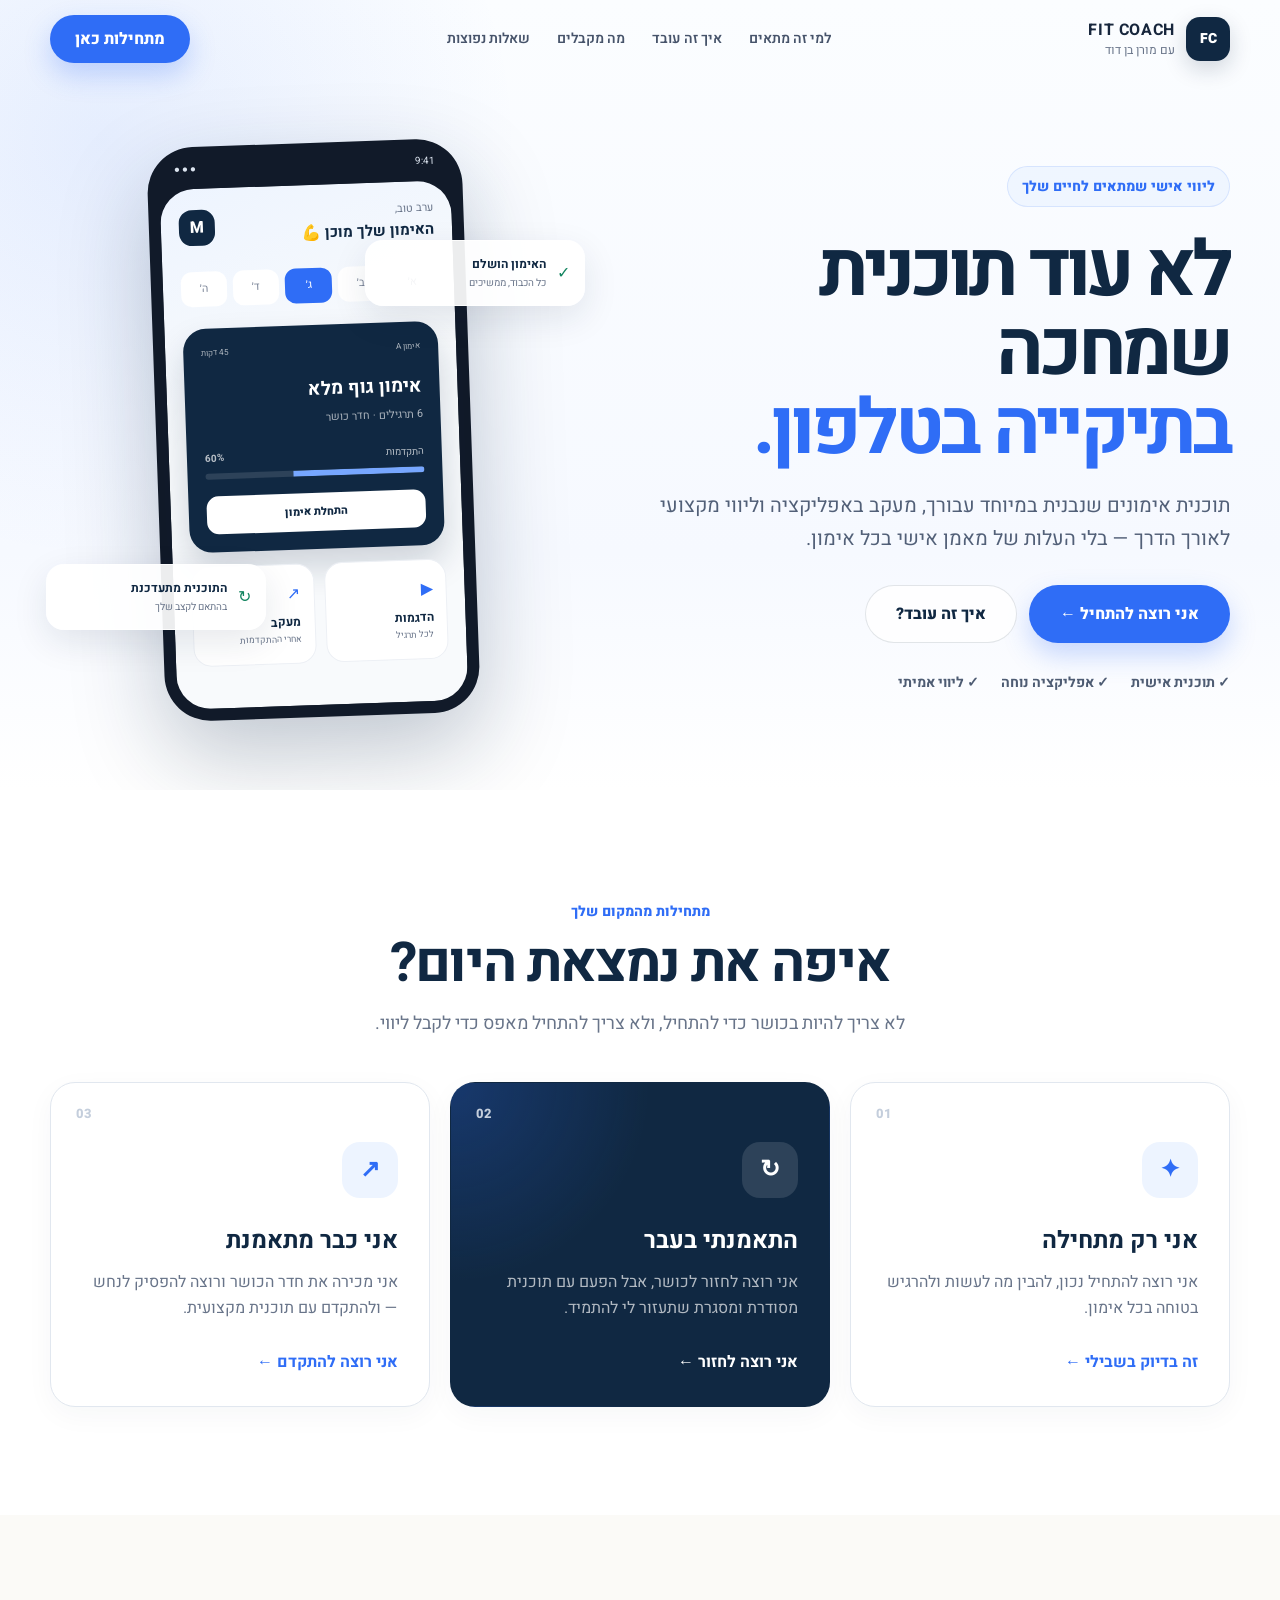
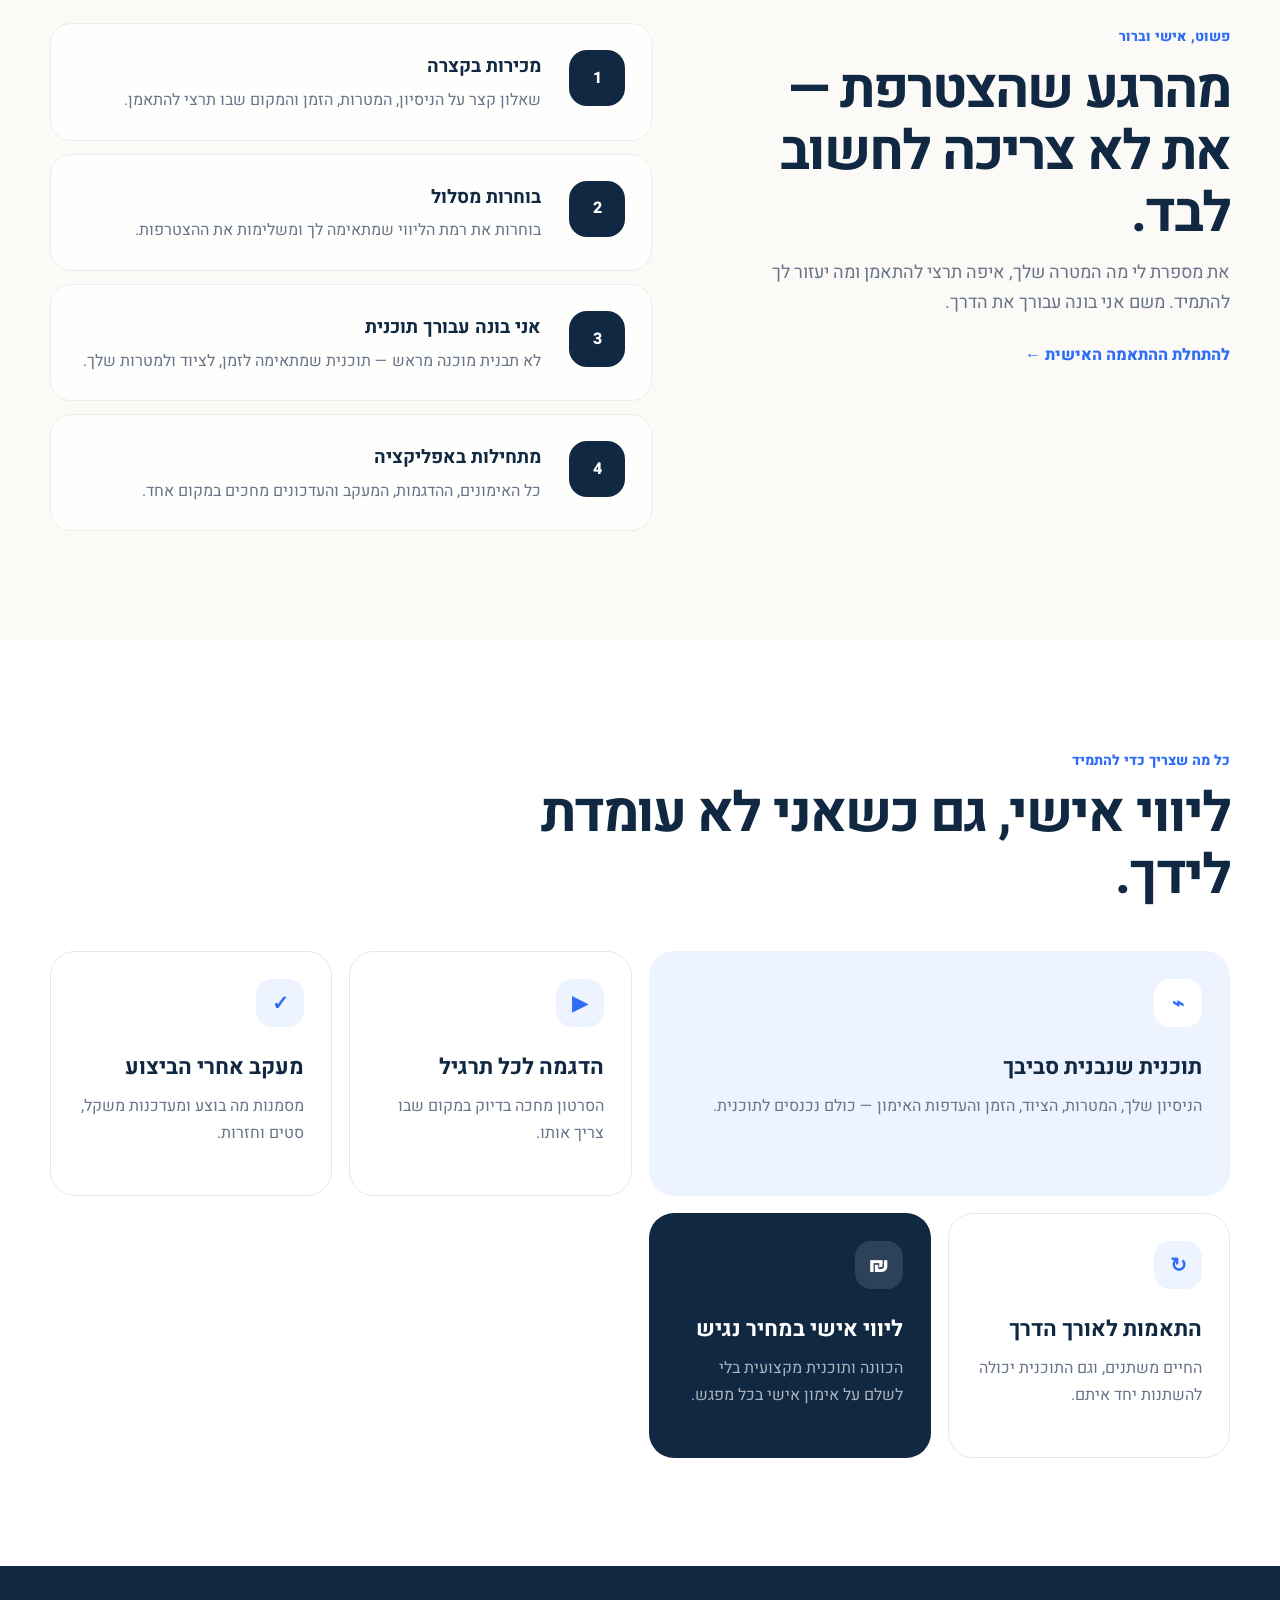
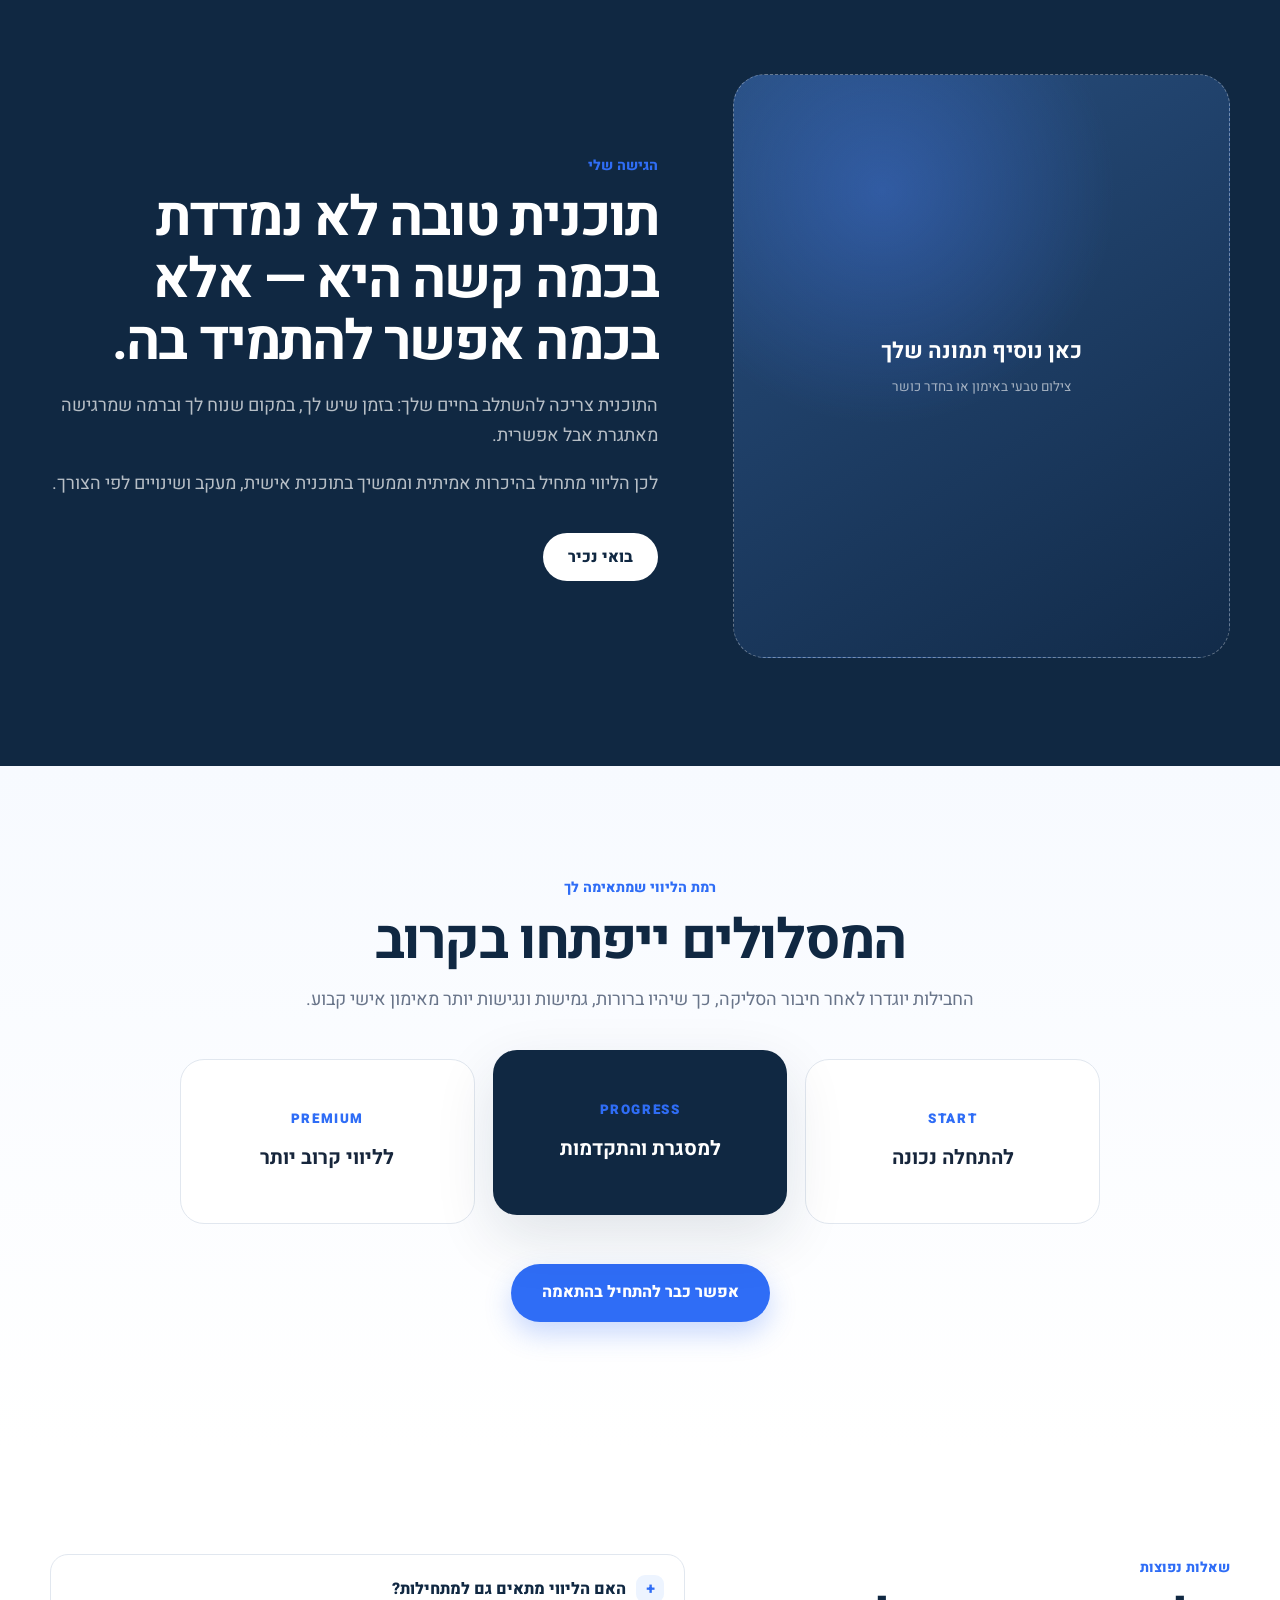
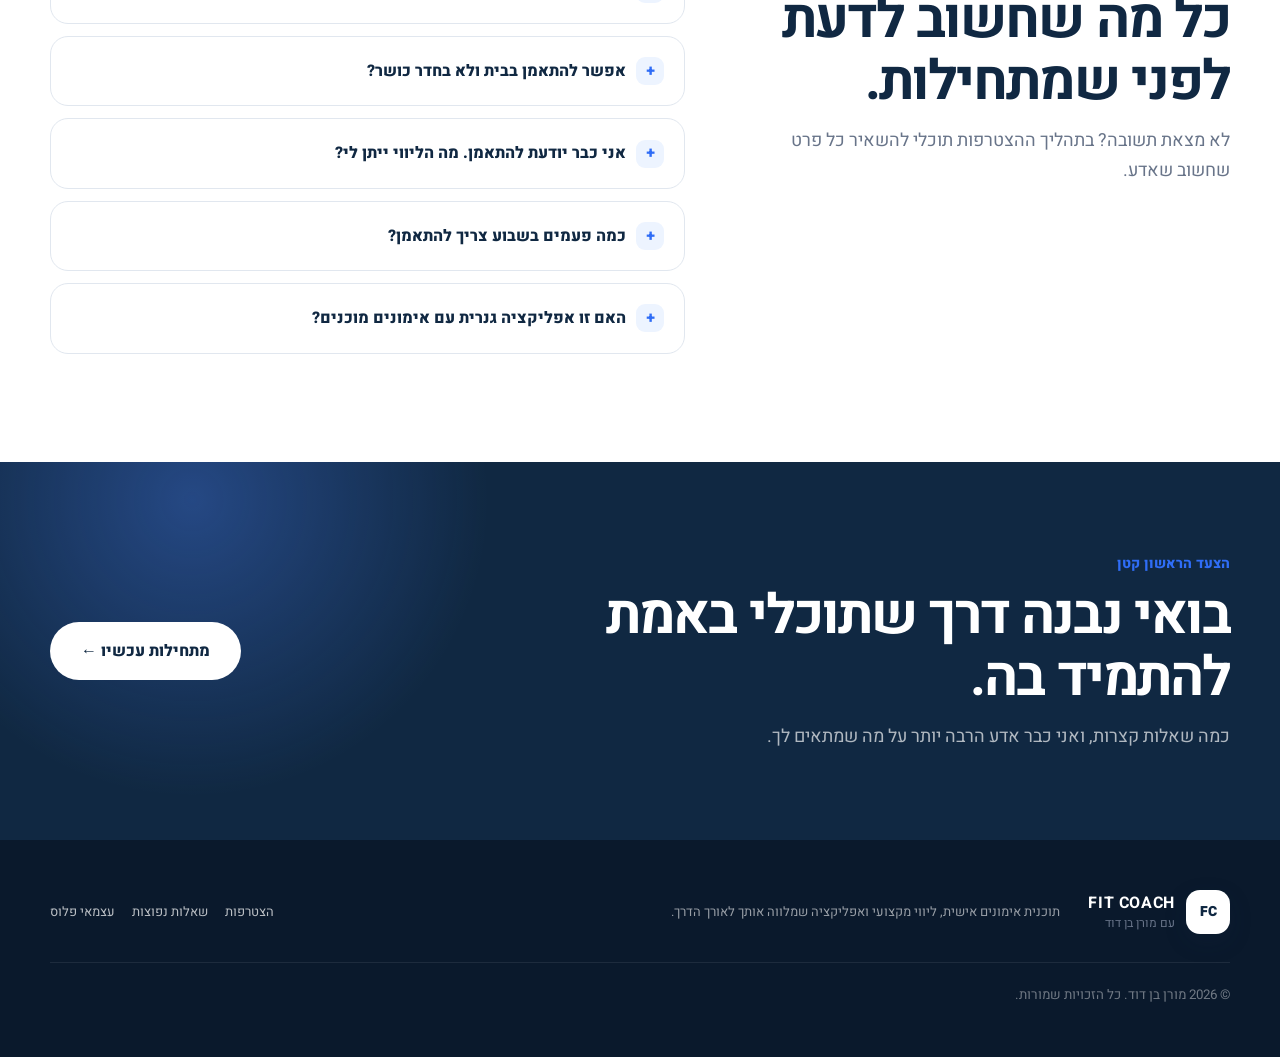
==== fit-coach/index.html @ a644a6e0 "Add files via upload" ====
<!doctype html>
<html lang="he" dir="rtl">
<head>
  <meta charset="utf-8">
  <meta name="viewport" content="width=device-width,initial-scale=1">
  <title>Fit Coach | ליווי כושר אישי עם מורן בן דוד</title>
  <meta name="description" content="תוכנית אימונים אישית, ליווי מקצועי ואפליקציה שמרכזת את כל הדרך שלך — במחיר נגיש יותר מאימון אישי קבוע.">
  <meta name="theme-color" content="#102842">
  <link rel="preconnect" href="https://fonts.googleapis.com">
  <link rel="preconnect" href="https://fonts.gstatic.com" crossorigin>
  <link href="https://fonts.googleapis.com/css2?family=Heebo:wght@400;500;600;700;800;900&display=swap" rel="stylesheet">
  <link rel="stylesheet" href="./styles.css">
  <script src="./script.js" defer></script>
</head>
<body>
<header class="site-header" data-header>
  <div class="container nav-wrap">
    <a class="brand" href="./"><span class="logo">FC</span><span><b>FIT COACH</b><small>עם מורן בן דוד</small></span></a>
    <nav class="desktop-nav"><a href="#who">למי זה מתאים</a><a href="#how">איך זה עובד</a><a href="#benefits">מה מקבלים</a><a href="#faq">שאלות נפוצות</a></nav>
    <a class="btn btn-primary nav-cta" href="./join/">מתחילות כאן</a>
    <button class="menu-btn" data-menu-button aria-label="פתיחת תפריט" aria-expanded="false"><i></i><i></i><i></i></button>
  </div>
  <nav class="mobile-nav" data-mobile-nav><a href="#who">למי זה מתאים</a><a href="#how">איך זה עובד</a><a href="#benefits">מה מקבלים</a><a href="#faq">שאלות נפוצות</a><a class="btn btn-primary" href="./join/">מתחילות כאן</a></nav>
</header>

<main>
  <section class="hero">
    <div class="container hero-grid">
      <div class="hero-copy reveal">
        <span class="pill">ליווי אישי שמתאים לחיים שלך</span>
        <h1>לא עוד תוכנית שמחכה <em>בתיקייה בטלפון.</em></h1>
        <p>תוכנית אימונים שנבנית במיוחד עבורך, מעקב באפליקציה וליווי מקצועי לאורך הדרך — בלי העלות של מאמן אישי בכל אימון.</p>
        <div class="hero-actions"><a class="btn btn-primary btn-large" href="./join/">אני רוצה להתחיל ←</a><a class="btn btn-light btn-large" href="#how">איך זה עובד?</a></div>
        <div class="ticks"><span>✓ תוכנית אישית</span><span>✓ אפליקציה נוחה</span><span>✓ ליווי אמיתי</span></div>
      </div>
      <div class="hero-phone reveal delay">
        <div class="phone">
          <div class="phone-top">9:41 <span>● ● ●</span></div>
          <div class="screen">
            <div class="app-head"><div><small>ערב טוב,</small><b>האימון שלך מוכן 💪</b></div><span>M</span></div>
            <div class="days"><i>א׳</i><i>ב׳</i><i class="active">ג׳</i><i>ד׳</i><i>ה׳</i></div>
            <article class="workout"><div><small>אימון A</small><small>45 דקות</small></div><h3>אימון גוף מלא</h3><p>6 תרגילים · חדר כושר</p><label><span>התקדמות</span><b>60%</b></label><div class="bar"><i></i></div><button>התחלת אימון</button></article>
            <div class="mini"><div>▶<b>הדגמות</b><small>לכל תרגיל</small></div><div>↗<b>מעקב</b><small>אחרי ההתקדמות</small></div></div>
          </div>
        </div>
        <div class="float-card one">✓ <span><b>האימון הושלם</b><small>כל הכבוד, ממשיכים</small></span></div>
        <div class="float-card two">↻ <span><b>התוכנית מתעדכנת</b><small>בהתאם לקצב שלך</small></span></div>
      </div>
    </div>
  </section>

  <section class="section" id="who">
    <div class="container">
      <div class="heading center reveal"><span>מתחילות מהמקום שלך</span><h2>איפה את נמצאת היום?</h2><p>לא צריך להיות בכושר כדי להתחיל, ולא צריך להתחיל מאפס כדי לקבל ליווי.</p></div>
      <div class="audience-grid">
        <a class="audience-card reveal" href="./join/?level=beginner"><i>01</i><strong>✦</strong><h3>אני רק מתחילה</h3><p>אני רוצה להתחיל נכון, להבין מה לעשות ולהרגיש בטוחה בכל אימון.</p><b>זה בדיוק בשבילי ←</b></a>
        <a class="audience-card featured reveal delay" href="./join/?level=returning"><i>02</i><strong>↻</strong><h3>התאמנתי בעבר</h3><p>אני רוצה לחזור לכושר, אבל הפעם עם תוכנית מסודרת ומסגרת שתעזור לי להתמיד.</p><b>אני רוצה לחזור ←</b></a>
        <a class="audience-card reveal delay2" href="./join/?level=advanced"><i>03</i><strong>↗</strong><h3>אני כבר מתאמנת</h3><p>אני מכירה את חדר הכושר ורוצה להפסיק לנחש — ולהתקדם עם תוכנית מקצועית.</p><b>אני רוצה להתקדם ←</b></a>
      </div>
    </div>
  </section>

  <section class="section soft" id="how">
    <div class="container process-grid">
      <div class="heading reveal"><span>פשוט, אישי וברור</span><h2>מהרגע שהצטרפת — את לא צריכה לחשוב לבד.</h2><p>את מספרת לי מה המטרה שלך, איפה תרצי להתאמן ומה יעזור לך להתמיד. משם אני בונה עבורך את הדרך.</p><a class="text-link" href="./join/">להתחלת ההתאמה האישית ←</a></div>
      <ol class="steps">
        <li class="reveal"><i>1</i><div><h3>מכירות בקצרה</h3><p>שאלון קצר על הניסיון, המטרות, הזמן והמקום שבו תרצי להתאמן.</p></div></li>
        <li class="reveal"><i>2</i><div><h3>בוחרות מסלול</h3><p>בוחרות את רמת הליווי שמתאימה לך ומשלימות את ההצטרפות.</p></div></li>
        <li class="reveal"><i>3</i><div><h3>אני בונה עבורך תוכנית</h3><p>לא תבנית מוכנה מראש — תוכנית שמתאימה לזמן, לציוד ולמטרות שלך.</p></div></li>
        <li class="reveal"><i>4</i><div><h3>מתחילות באפליקציה</h3><p>כל האימונים, ההדגמות, המעקב והעדכונים מחכים במקום אחד.</p></div></li>
      </ol>
    </div>
  </section>

  <section class="section" id="benefits">
    <div class="container">
      <div class="heading reveal"><span>כל מה שצריך כדי להתמיד</span><h2>ליווי אישי, גם כשאני לא עומדת לידך.</h2></div>
      <div class="benefits">
        <article class="wide reveal"><span>⌁</span><h3>תוכנית שנבנית סביבך</h3><p>הניסיון שלך, המטרות, הציוד, הזמן והעדפות האימון — כולם נכנסים לתוכנית.</p></article>
        <article class="reveal"><span>▶</span><h3>הדגמה לכל תרגיל</h3><p>הסרטון מחכה בדיוק במקום שבו צריך אותו.</p></article>
        <article class="reveal delay"><span>✓</span><h3>מעקב אחרי הביצוע</h3><p>מסמנות מה בוצע ומעדכנות משקל, סטים וחזרות.</p></article>
        <article class="reveal"><span>↻</span><h3>התאמות לאורך הדרך</h3><p>החיים משתנים, וגם התוכנית יכולה להשתנות יחד איתם.</p></article>
        <article class="dark reveal delay"><span>₪</span><h3>ליווי אישי במחיר נגיש</h3><p>הכוונה ותוכנית מקצועית בלי לשלם על אימון אישי בכל מפגש.</p></article>
      </div>
    </div>
  </section>

  <section class="section about">
    <div class="container about-grid">
      <div class="photo-placeholder reveal"><b>כאן נוסיף תמונה שלך</b><small>צילום טבעי באימון או בחדר כושר</small></div>
      <div class="about-copy reveal delay"><span>הגישה שלי</span><h2>תוכנית טובה לא נמדדת בכמה קשה היא — אלא בכמה אפשר להתמיד בה.</h2><p>התוכנית צריכה להשתלב בחיים שלך: בזמן שיש לך, במקום שנוח לך וברמה שמרגישה מאתגרת אבל אפשרית.</p><p>לכן הליווי מתחיל בהיכרות אמיתית וממשיך בתוכנית אישית, מעקב ושינויים לפי הצורך.</p><a class="btn btn-white" href="./join/">בואי נכיר</a></div>
    </div>
  </section>

  <section class="section packages">
    <div class="container">
      <div class="heading center reveal"><span>רמת הליווי שמתאימה לך</span><h2>המסלולים ייפתחו בקרוב</h2><p>החבילות יוגדרו לאחר חיבור הסליקה, כך שיהיו ברורות, גמישות ונגישות יותר מאימון אישי קבוע.</p></div>
      <div class="package-grid reveal"><div><small>START</small><b>להתחלה נכונה</b></div><div class="active"><small>PROGRESS</small><b>למסגרת והתקדמות</b></div><div><small>PREMIUM</small><b>לליווי קרוב יותר</b></div></div>
      <p class="center"><a class="btn btn-primary btn-large" href="./join/">אפשר כבר להתחיל בהתאמה</a></p>
    </div>
  </section>

  <section class="section" id="faq">
    <div class="container faq-grid">
      <div class="heading reveal"><span>שאלות נפוצות</span><h2>כל מה שחשוב לדעת לפני שמתחילות.</h2><p>לא מצאת תשובה? בתהליך ההצטרפות תוכלי להשאיר כל פרט שחשוב שאדע.</p></div>
      <div class="faq-list">
        <details class="reveal"><summary>האם הליווי מתאים גם למתחילות?</summary><p>כן. התוכנית נבנית לפי הניסיון שלך, עם תרגילים והסברים שמתאימים לנקודת הפתיחה.</p></details>
        <details class="reveal"><summary>אפשר להתאמן בבית ולא בחדר כושר?</summary><p>בהחלט. אפשר לבנות תוכנית לבית, לחדר כושר, לפארק או לשילוב ביניהם.</p></details>
        <details class="reveal"><summary>אני כבר יודעת להתאמן. מה הליווי ייתן לי?</summary><p>תוכנית מסודרת, התקדמות מתוכננת, מעקב והכוונה — בלי לנחש בכל פעם מה לעשות.</p></details>
        <details class="reveal"><summary>כמה פעמים בשבוע צריך להתאמן?</summary><p>בוחרות בין אימון אחד לארבעה אימונים בשבוע, בהתאם לזמן וליכולת ההתמדה שלך.</p></details>
        <details class="reveal"><summary>האם זו אפליקציה גנרית עם אימונים מוכנים?</summary><p>לא. האפליקציה היא המקום שבו תקבלי את התוכנית האישית שלך ותעקבי אחרי הביצוע.</p></details>
      </div>
    </div>
  </section>

  <section class="final-cta"><div class="container"><div><span>הצעד הראשון קטן</span><h2>בואי נבנה דרך שתוכלי באמת להתמיד בה.</h2><p>כמה שאלות קצרות, ואני כבר אדע הרבה יותר על מה שמתאים לך.</p></div><a class="btn btn-white btn-large" href="./join/">מתחילות עכשיו ←</a></div></section>
</main>

<footer><div class="container footer-grid"><a class="brand" href="./"><span class="logo white-logo">FC</span><span><b>FIT COACH</b><small>עם מורן בן דוד</small></span></a><p>תוכנית אימונים אישית, ליווי מקצועי ואפליקציה שמלווה אותך לאורך הדרך.</p><nav><a href="./join/">הצטרפות</a><a href="#faq">שאלות נפוצות</a><a href="../">עצמאי פלוס</a></nav><small>© <span data-year></span> מורן בן דוד. כל הזכויות שמורות.</small></div></footer>
</body>
</html>
---- fit-coach/styles.css ----
:root{--navy:#102842;--blue:#2f6df6;--blue2:#1e55d4;--sky:#edf4ff;--soft:#f7f9fc;--text:#17263c;--muted:#687489;--line:#e1e7ef;--white:#fff;--green:#12845f;--danger:#bf3e4c;--shadow:0 22px 60px rgba(16,40,66,.12);--r:25px;--max:1180px}*{box-sizing:border-box}html{scroll-behavior:smooth;scroll-padding-top:90px}body{margin:0;min-width:320px;font-family:"Heebo",Arial,sans-serif;color:var(--text);line-height:1.65;background:white;-webkit-font-smoothing:antialiased}a{color:inherit;text-decoration:none}button,input,select,textarea{font:inherit}.container{width:min(calc(100% - 40px),var(--max));margin:auto}.site-header{position:fixed;inset:0 0 auto;z-index:50;transition:.25s}.site-header.scrolled{background:rgba(255,255,255,.92);border-bottom:1px solid rgba(16,40,66,.08);box-shadow:0 8px 28px rgba(16,40,66,.06);backdrop-filter:blur(14px)}.nav-wrap{min-height:78px;display:grid;grid-template-columns:auto 1fr auto;align-items:center;gap:28px}.brand{display:inline-flex;align-items:center;gap:11px;width:max-content}.brand>span:last-child{display:grid;line-height:1.05}.brand b{font-size:16px;letter-spacing:.04em}.brand small{margin-top:5px;color:var(--muted);font-size:12px}.logo{width:44px;height:44px;display:grid;place-items:center;border-radius:14px;background:var(--navy);color:white;font-weight:900;font-size:14px;box-shadow:0 8px 22px rgba(16,40,66,.18)}.desktop-nav{display:flex;justify-content:center;gap:27px}.desktop-nav a{font-size:14px;font-weight:600;color:#46536a}.desktop-nav a:hover{color:var(--blue)}.btn{min-height:48px;display:inline-flex;align-items:center;justify-content:center;padding:10px 24px;border:1px solid transparent;border-radius:999px;cursor:pointer;font-weight:800;transition:.2s}.btn:hover{transform:translateY(-2px)}.btn-primary{background:var(--blue);color:white;box-shadow:0 12px 27px rgba(47,109,246,.25)}.btn-primary:hover{background:var(--blue2)}.btn-light{background:rgba(255,255,255,.8);border-color:rgba(16,40,66,.12);color:var(--navy)}.btn-white{background:white;color:var(--navy)}.btn-large{min-height:58px;padding-inline:30px}.menu-btn{display:none;width:44px;height:44px;padding:10px;border:0;background:transparent}.menu-btn i{display:block;width:22px;height:2px;margin:4px auto;background:var(--navy);border-radius:3px}.mobile-nav{display:none}.hero{min-height:780px;padding:140px 0 70px;overflow:hidden;background:radial-gradient(circle at 8% 18%,rgba(47,109,246,.1),transparent 31%),linear-gradient(180deg,#fbfdff,#f6f9ff 70%,#fff)}.hero-grid{display:grid;grid-template-columns:1.05fr .95fr;gap:70px;align-items:center}.pill,.heading>span,.about-copy>span,.final-cta span,.step-title>span{display:inline-flex;color:var(--blue);font-size:14px;font-weight:800}.pill{padding:8px 14px;border:1px solid rgba(47,109,246,.13);border-radius:999px;background:rgba(237,244,255,.8)}.hero h1{max-width:720px;margin:25px 0 20px;font-size:clamp(48px,6vw,78px);line-height:1.03;letter-spacing:-.055em;color:var(--navy)}.hero h1 em{display:block;font-style:normal;color:var(--blue)}.hero-copy>p{max-width:660px;margin:0;color:#526078;font-size:20px}.hero-actions{display:flex;flex-wrap:wrap;gap:12px;margin-top:30px}.ticks{display:flex;flex-wrap:wrap;gap:22px;margin-top:28px;color:#4e5c73;font-size:14px;font-weight:700}.hero-phone{position:relative;min-height:580px;display:grid;place-items:center}.phone{width:315px;padding:12px;border-radius:46px;background:#111a29;box-shadow:0 36px 90px rgba(16,40,66,.25);transform:rotate(-2deg)}.phone-top{height:30px;display:flex;justify-content:space-between;padding:2px 15px;color:#dce4ef;font-size:10px}.screen{min-height:520px;padding:18px;border-radius:34px;background:linear-gradient(160deg,rgba(237,244,255,.95),transparent 42%),#f8fafc}.app-head{display:flex;justify-content:space-between;align-items:center}.app-head>div{display:grid}.app-head small{color:var(--muted);font-size:11px}.app-head b{color:var(--navy);font-size:15px}.app-head>span{width:36px;height:36px;display:grid;place-items:center;border-radius:13px;background:var(--navy);color:white;font-weight:800}.days{display:grid;grid-template-columns:repeat(5,1fr);gap:6px;margin:22px 0}.days i{height:35px;display:grid;place-items:center;border-radius:11px;background:white;color:#7a8497;font-size:11px;font-style:normal}.days i.active{background:var(--blue);color:white}.workout{padding:18px;border-radius:23px;background:var(--navy);color:white;box-shadow:0 18px 34px rgba(16,40,66,.18)}.workout>div:first-child,.workout label{display:flex;justify-content:space-between}.workout>div:first-child{color:rgba(255,255,255,.65);font-size:10px}.workout h3{margin:17px 0 4px}.workout p{margin:0;color:rgba(255,255,255,.65);font-size:11px}.workout label{margin-top:20px;font-size:10px;color:rgba(255,255,255,.7)}.bar{height:6px;margin-top:7px;border-radius:999px;background:rgba(255,255,255,.12);overflow:hidden}.bar i{display:block;width:60%;height:100%;background:#77a7ff}.workout button{width:100%;margin-top:17px;padding:10px;border:0;border-radius:12px;background:white;color:var(--navy);font-size:11px;font-weight:800}.mini{display:grid;grid-template-columns:1fr 1fr;gap:10px;margin-top:14px}.mini div{min-height:100px;display:grid;align-content:center;padding:13px;border:1px solid #edf0f5;border-radius:18px;background:white;color:var(--blue)}.mini b{margin-top:6px;color:var(--navy);font-size:12px}.mini small{color:var(--muted);font-size:9px}.float-card{position:absolute;z-index:2;display:flex;align-items:center;gap:11px;min-width:220px;padding:14px;border:1px solid rgba(255,255,255,.8);border-radius:18px;background:rgba(255,255,255,.92);box-shadow:0 12px 35px rgba(16,40,66,.1);color:var(--green)}.float-card span{display:grid}.float-card b{color:var(--navy);font-size:12px}.float-card small{color:var(--muted);font-size:10px}.float-card.one{top:100px;right:-8px}.float-card.two{bottom:90px;left:-4px}.section{padding:108px 0}.heading{max-width:750px;margin-bottom:44px}.heading.center{text-align:center;margin-inline:auto}.heading h2,.about-copy h2,.final-cta h2{margin:9px 0 13px;color:var(--navy);font-size:clamp(34px,4.3vw,56px);line-height:1.13;letter-spacing:-.035em}.heading p{margin:0;color:var(--muted);font-size:18px}.center{text-align:center}.audience-grid{display:grid;grid-template-columns:repeat(3,1fr);gap:20px}.audience-card{position:relative;min-height:325px;display:flex;flex-direction:column;padding:31px;border:1px solid var(--line);border-radius:var(--r);background:white;box-shadow:0 8px 28px rgba(16,40,66,.04);transition:.25s}.audience-card:hover{transform:translateY(-7px);box-shadow:var(--shadow);border-color:rgba(47,109,246,.25)}.audience-card>i{position:absolute;left:25px;top:20px;color:#c4cedc;font-style:normal;font-size:13px;font-weight:800}.audience-card>strong:first-of-type{width:56px;height:56px;display:grid;place-items:center;margin-top:28px;border-radius:18px;background:var(--sky);color:var(--blue);font-size:24px}.audience-card h3{margin:23px 0 8px;color:var(--navy);font-size:24px}.audience-card p{margin:0;color:var(--muted)}.audience-card>b:last-child{margin-top:auto;padding-top:22px;color:var(--blue)}.audience-card.featured{background:radial-gradient(circle at 0 0,rgba(47,109,246,.24),transparent 40%),var(--navy);color:white;border-color:transparent}.audience-card.featured h3,.audience-card.featured>b:last-child{color:white}.audience-card.featured p{color:rgba(255,255,255,.68)}.audience-card.featured>strong:first-of-type{background:rgba(255,255,255,.12);color:white}.soft{background:#fbfaf7}.process-grid{display:grid;grid-template-columns:.9fr 1.1fr;gap:85px}.text-link{display:inline-block;margin-top:24px;color:var(--blue);font-weight:800}.steps{display:grid;gap:13px;margin:0;padding:0;list-style:none}.steps li{display:grid;grid-template-columns:64px 1fr;gap:20px;padding:26px;border:1px solid rgba(16,40,66,.08);border-radius:21px;background:rgba(255,255,255,.76)}.steps i{width:56px;height:56px;display:grid;place-items:center;border-radius:18px;background:var(--navy);color:white;font-style:normal;font-weight:800}.steps h3{margin:1px 0 5px;color:var(--navy)}.steps p{margin:0;color:var(--muted)}.benefits{display:grid;grid-template-columns:repeat(4,1fr);gap:17px}.benefits article{min-height:245px;padding:27px;border:1px solid var(--line);border-radius:var(--r);background:white}.benefits article.wide{grid-column:span 2;background:var(--sky);border-color:transparent}.benefits article.dark{background:var(--navy);color:white;border-color:transparent}.benefits article>span{width:48px;height:48px;display:grid;place-items:center;border-radius:16px;background:var(--sky);color:var(--blue);font-size:20px;font-weight:900}.benefits .wide>span{background:white}.benefits .dark>span{background:rgba(255,255,255,.12);color:white}.benefits h3{margin:22px 0 8px;color:var(--navy);font-size:22px}.benefits p{margin:0;color:var(--muted)}.benefits .dark h3{color:white}.benefits .dark p{color:rgba(255,255,255,.65)}.about{background:var(--navy);color:white}.about-grid{display:grid;grid-template-columns:.9fr 1.1fr;gap:75px;align-items:center}.photo-placeholder{aspect-ratio:4/4.7;display:grid;place-items:center;align-content:center;padding:30px;border:1px dashed rgba(255,255,255,.34);border-radius:32px;background:radial-gradient(circle at 30% 20%,rgba(76,132,255,.35),transparent 40%),linear-gradient(150deg,#284e7e,#122b49);text-align:center}.photo-placeholder b{font-size:22px}.photo-placeholder small{margin-top:8px;color:rgba(255,255,255,.6)}.about-copy h2{color:white}.about-copy p{color:rgba(255,255,255,.7);font-size:18px}.about-copy .btn{margin-top:16px}.packages{background:linear-gradient(180deg,#f7faff,#fff)}.package-grid{display:grid;grid-template-columns:repeat(3,1fr);gap:18px;max-width:920px;margin:auto}.package-grid div{min-height:165px;display:grid;align-content:center;padding:27px;border:1px solid var(--line);border-radius:24px;background:white;text-align:center}.package-grid .active{background:var(--navy);color:white;border-color:transparent;transform:translateY(-9px);box-shadow:var(--shadow)}.package-grid small{color:var(--blue);font-weight:900;letter-spacing:.12em}.package-grid b{margin-top:10px;font-size:20px}.packages>.container>p{margin-top:40px}.faq-grid{display:grid;grid-template-columns:.85fr 1.15fr;gap:75px}.faq-list{display:grid;gap:12px}.faq-list details{border:1px solid var(--line);border-radius:18px;background:white}.faq-list details[open]{border-color:rgba(47,109,246,.25);box-shadow:0 12px 28px rgba(16,40,66,.06)}.faq-list summary{position:relative;padding:21px 58px 21px 23px;cursor:pointer;list-style:none;color:var(--navy);font-weight:800}.faq-list summary::-webkit-details-marker{display:none}.faq-list summary:before{content:"+";position:absolute;right:20px;top:50%;width:28px;height:28px;display:grid;place-items:center;border-radius:9px;background:var(--sky);color:var(--blue);transform:translateY(-50%)}.faq-list details[open] summary:before{content:"−"}.faq-list details p{margin:-3px 0 0;padding:0 58px 22px 23px;color:var(--muted)}.final-cta{padding:88px 0;background:radial-gradient(circle at 15% 10%,rgba(76,132,255,.35),transparent 26%),var(--navy);color:white}.final-cta>.container{display:grid;grid-template-columns:1fr auto;align-items:center;gap:45px}.final-cta h2{max-width:750px;color:white}.final-cta p{margin:0;color:rgba(255,255,255,.67);font-size:18px}footer{padding:50px 0;background:#0a192c;color:white}.footer-grid{display:grid;grid-template-columns:auto 1fr auto;align-items:center;gap:28px}.white-logo{background:white;color:var(--navy)}.footer-grid p{margin:0;color:rgba(255,255,255,.58);font-size:13px}.footer-grid nav{display:flex;gap:17px;color:rgba(255,255,255,.72);font-size:13px}.footer-grid>small{grid-column:1/-1;padding-top:22px;border-top:1px solid rgba(255,255,255,.08);color:rgba(255,255,255,.42)}.reveal{opacity:0;transform:translateY(22px);transition:.65s}.reveal.in{opacity:1;transform:none}.delay{transition-delay:.12s}.delay2{transition-delay:.24s}
/* join */.join-page{min-height:100vh;background:radial-gradient(circle at 8% 15%,rgba(47,109,246,.1),transparent 28%),#f5f8fc}.join-header{min-height:76px;display:flex;align-items:center;justify-content:space-between;padding:13px max(24px,calc((100vw - 1320px)/2));border-bottom:1px solid rgba(16,40,66,.08);background:rgba(255,255,255,.9);backdrop-filter:blur(14px)}.join-header>a:last-child{color:var(--muted);font-size:14px;font-weight:700}.join-main{width:min(calc(100% - 40px),1320px);display:grid;grid-template-columns:1fr 360px;gap:28px;margin:auto;padding:40px 0}.wizard{min-height:700px;padding:33px;border:1px solid rgba(16,40,66,.08);border-radius:30px;background:white;box-shadow:0 12px 36px rgba(16,40,66,.08)}.wizard-head{display:flex;justify-content:space-between;gap:20px}.wizard-head small{color:var(--blue);font-weight:800}.wizard-head h1{margin:2px 0 0;color:var(--navy);font-size:28px}.wizard-head>span{height:max-content;padding:7px 11px;border-radius:999px;background:#f1f4f8;color:#778397;font-size:11px}.progress{height:7px;margin:23px 0 36px;border-radius:999px;background:#edf1f5;overflow:hidden}.progress i{display:block;width:11.11%;height:100%;background:linear-gradient(90deg,var(--blue),#69a0ff);transition:.35s}.form-step{display:none;animation:step .3s ease}.form-step.active{display:block}@keyframes step{from{opacity:0;transform:translateY(10px)}to{opacity:1;transform:none}}.step-title{margin-bottom:27px}.step-title h2,.success h2{margin:6px 0 7px;color:var(--navy);font-size:clamp(28px,4vw,42px);line-height:1.15}.step-title p,.success p{margin:0;color:var(--muted)}.form-grid{display:grid;grid-template-columns:1fr 1fr;gap:17px}.field{display:grid;gap:7px}.field.full{grid-column:1/-1}.field b{font-size:14px;color:#354258}.field input,.field select,.field textarea{width:100%;min-height:53px;padding:12px 14px;border:1px solid #d9e1eb;border-radius:14px;outline:none;background:white}.field textarea{min-height:90px;resize:vertical}.field input:focus,.field select:focus,.field textarea:focus{border-color:var(--blue);box-shadow:0 0 0 4px rgba(47,109,246,.1)}.field em,.group-error{display:none;margin:0;color:var(--danger);font-size:12px;font-style:normal;font-weight:700}.field.error input,.field.error select,.field.error textarea{border-color:var(--danger)}.field.error em,.group-error.show{display:block}.choices{display:grid;grid-template-columns:1fr 1fr;gap:12px}.choices.single{grid-template-columns:1fr}.choices label{position:relative;min-height:110px;display:flex;align-items:center;gap:15px;padding:17px;border:1px solid var(--line);border-radius:18px;cursor:pointer;transition:.2s}.choices.compact label{min-height:82px}.choices input,.inline input,.chips input,.numbers input,.package-options input{position:absolute;opacity:0}.choices label:has(input:checked){border-color:var(--blue);background:var(--sky);box-shadow:0 0 0 3px rgba(47,109,246,.08)}.choices i{width:46px;height:46px;display:grid;place-items:center;flex:0 0 auto;border-radius:14px;background:#f0f3f7;color:var(--navy);font-style:normal;font-size:19px;font-weight:900}.choices label:has(input:checked) i{background:var(--blue);color:white}.choices label span{display:grid}.choices small{color:var(--muted)}.extra{margin-top:18px}.conditional{display:none;margin-top:17px;padding:19px;border:1px solid #dfe7f2;border-radius:18px;background:#f8fbff}.conditional.visible{display:block}.conditional h3{margin:0 0 13px}.chips,.inline{display:flex;flex-wrap:wrap;gap:9px}.chips label,.inline label,.numbers label,.package-options label{position:relative;cursor:pointer}.chips span,.inline span{min-height:43px;display:grid;place-items:center;padding:8px 13px;border:1px solid #d7e0eb;border-radius:13px;background:white;font-size:13px;font-weight:700}.chips label:has(input:checked) span{background:var(--blue);border-color:var(--blue);color:white}.inline label:has(input:checked) span{background:var(--sky);border-color:var(--blue);color:var(--blue)}.numbers{display:grid;grid-template-columns:repeat(4,1fr);gap:11px}.numbers span{min-height:125px;display:grid;place-items:center;align-content:center;border:1px solid var(--line);border-radius:19px}.numbers b{font-size:33px;line-height:1}.numbers small{margin-top:8px;color:var(--muted)}.numbers label:has(input:checked) span{background:var(--sky);border-color:var(--blue);box-shadow:0 0 0 3px rgba(47,109,246,.08)}.numbers label:has(input:checked) b{color:var(--blue)}.form-step hr{height:1px;margin:29px 0 24px;border:0;background:var(--line)}.duration span{min-width:115px}.health{display:grid;gap:13px}.health fieldset{display:grid;grid-template-columns:1fr auto;align-items:center;gap:15px;margin:0;padding:17px;border:1px solid var(--line);border-radius:16px}.health legend{display:contents;font-weight:700}.conditional-text{display:none;margin-top:-4px;padding:16px;border-radius:16px;background:#f8fbff}.conditional-text.visible{display:grid}.notice{margin-top:20px;padding:15px 17px;border-radius:14px;background:#fff7e7;color:#70531c;font-size:13px}.package-options{display:grid;grid-template-columns:repeat(3,1fr);gap:13px}.package-options label>span{min-height:205px;display:grid;align-content:center;padding:23px;border:1px solid var(--line);border-radius:21px}.package-options label:has(input:checked)>span{background:var(--sky);border-color:var(--blue);box-shadow:0 0 0 3px rgba(47,109,246,.08)}.package-options small{color:var(--blue);font-weight:900;letter-spacing:.12em}.package-options b{margin:10px 0 5px;font-size:19px}.package-options em{color:var(--muted);font-style:normal;font-size:13px}.package-options .recommended>i{position:absolute;z-index:2;left:10px;top:10px;padding:4px 8px;border-radius:999px;background:var(--blue);color:white;font-size:10px;font-style:normal;font-weight:800}.summary{display:grid;gap:8px;padding:19px;border:1px solid var(--line);border-radius:19px;background:#fbfcfe}.summary div{display:grid;grid-template-columns:145px 1fr;gap:16px;padding:10px 0;border-bottom:1px solid #edf0f4}.summary div:last-child{border:0}.summary span{color:var(--muted);font-size:13px}.summary b{font-size:14px}.consent{display:flex;gap:11px;margin-top:20px;padding:15px;border:1px solid var(--line);border-radius:14px;cursor:pointer}.consent input{width:20px;height:20px;flex:0 0 auto;accent-color:var(--blue)}.consent span{font-size:13px;color:#4d596e}.wizard-actions{display:flex;justify-content:space-between;gap:12px;margin-top:32px;padding-top:23px;border-top:1px solid var(--line)}.wizard-actions .btn:disabled{opacity:.45;cursor:not-allowed;transform:none}.success{display:none;min-height:500px;place-items:center;align-content:center;text-align:center}.success.visible{display:grid}.success>i{width:80px;height:80px;display:grid;place-items:center;margin-bottom:18px;border-radius:25px;background:#dff7ef;color:var(--green);font-size:35px;font-style:normal;font-weight:900}.success>span{color:var(--blue);font-weight:800}.success p{max-width:560px}.success .btn{margin-top:24px}.join-aside{position:sticky;top:25px;padding:31px;border-radius:27px;background:radial-gradient(circle at 0 0,rgba(79,137,255,.3),transparent 35%),var(--navy);color:white;box-shadow:var(--shadow)}.join-aside>span{padding:5px 9px;border:1px solid rgba(255,255,255,.16);border-radius:999px;background:rgba(255,255,255,.08);color:#a9c2ff;font-size:11px;font-weight:800}.join-aside h2{margin:17px 0 10px;font-size:27px;line-height:1.22}.join-aside>p{color:rgba(255,255,255,.65)}.join-aside ul{display:grid;gap:10px;margin:25px 0;padding:0;list-style:none;color:rgba(255,255,255,.82)}.join-aside>div{padding:16px;border:1px solid rgba(255,255,255,.1);border-radius:15px;background:rgba(255,255,255,.06)}.join-aside>div p{margin:4px 0 0;color:rgba(255,255,255,.57);font-size:12px}
@media(max-width:1050px){.desktop-nav{display:none}.menu-btn{display:block}.mobile-nav{position:fixed;inset:78px 0 auto;display:grid;gap:5px;padding:19px;background:white;box-shadow:0 18px 28px rgba(16,40,66,.08);transform:translateY(-130%);opacity:0;pointer-events:none;transition:.25s}.mobile-nav.open{transform:none;opacity:1;pointer-events:auto}.mobile-nav>a:not(.btn){padding:10px;border-bottom:1px solid #eff2f5}.hero-grid{grid-template-columns:1fr}.hero-copy{text-align:center}.hero-copy>p{margin:auto}.hero-actions,.ticks{justify-content:center}.audience-grid,.package-grid{grid-template-columns:1fr;max-width:680px;margin-inline:auto}.benefits{grid-template-columns:1fr 1fr}.benefits article.wide{grid-column:1/-1}.process-grid,.faq-grid,.about-grid{grid-template-columns:1fr}.join-main{grid-template-columns:1fr}.join-aside{position:static;order:-1}}@media(max-width:740px){.container{width:min(calc(100% - 28px),var(--max))}.nav-wrap{min-height:68px}.nav-cta{display:none}.mobile-nav{top:68px}.hero{min-height:auto;padding:110px 0 40px}.hero h1{font-size:clamp(42px,13vw,58px)}.hero-copy>p{font-size:17px}.hero-actions{display:grid}.hero-phone{min-height:510px;transform:scale(.89);margin:-25px 0 -40px}.float-card.one{right:-25px}.float-card.two{left:-25px}.section{padding:76px 0}.heading h2,.about-copy h2,.final-cta h2{font-size:36px}.benefits{grid-template-columns:1fr}.final-cta>.container{grid-template-columns:1fr}.footer-grid{grid-template-columns:1fr;text-align:center}.footer-grid .brand,.footer-grid nav{justify-content:center;margin:auto}.join-header{min-height:68px;padding-inline:15px}.join-header .brand small{display:none}.join-main{width:min(calc(100% - 20px),1320px);padding:11px 0 22px}.join-aside{display:none}.wizard{min-height:calc(100vh - 100px);padding:21px 16px;border-radius:21px}.wizard-head>span{display:none}.progress{margin:18px 0 27px}.form-grid,.choices,.numbers,.package-options{grid-template-columns:1fr}.field.full{grid-column:auto}.numbers{grid-template-columns:1fr 1fr}.numbers span{min-height:103px}.health fieldset{grid-template-columns:1fr}.summary div{grid-template-columns:1fr;gap:2px}.wizard-actions{position:sticky;bottom:0;margin-inline:-16px;padding:13px 16px 0;background:white}.wizard-actions .btn{flex:1;padding-inline:14px}}@media(prefers-reduced-motion:reduce){*{scroll-behavior:auto!important;transition:none!important;animation:none!important}.reveal{opacity:1;transform:none}}
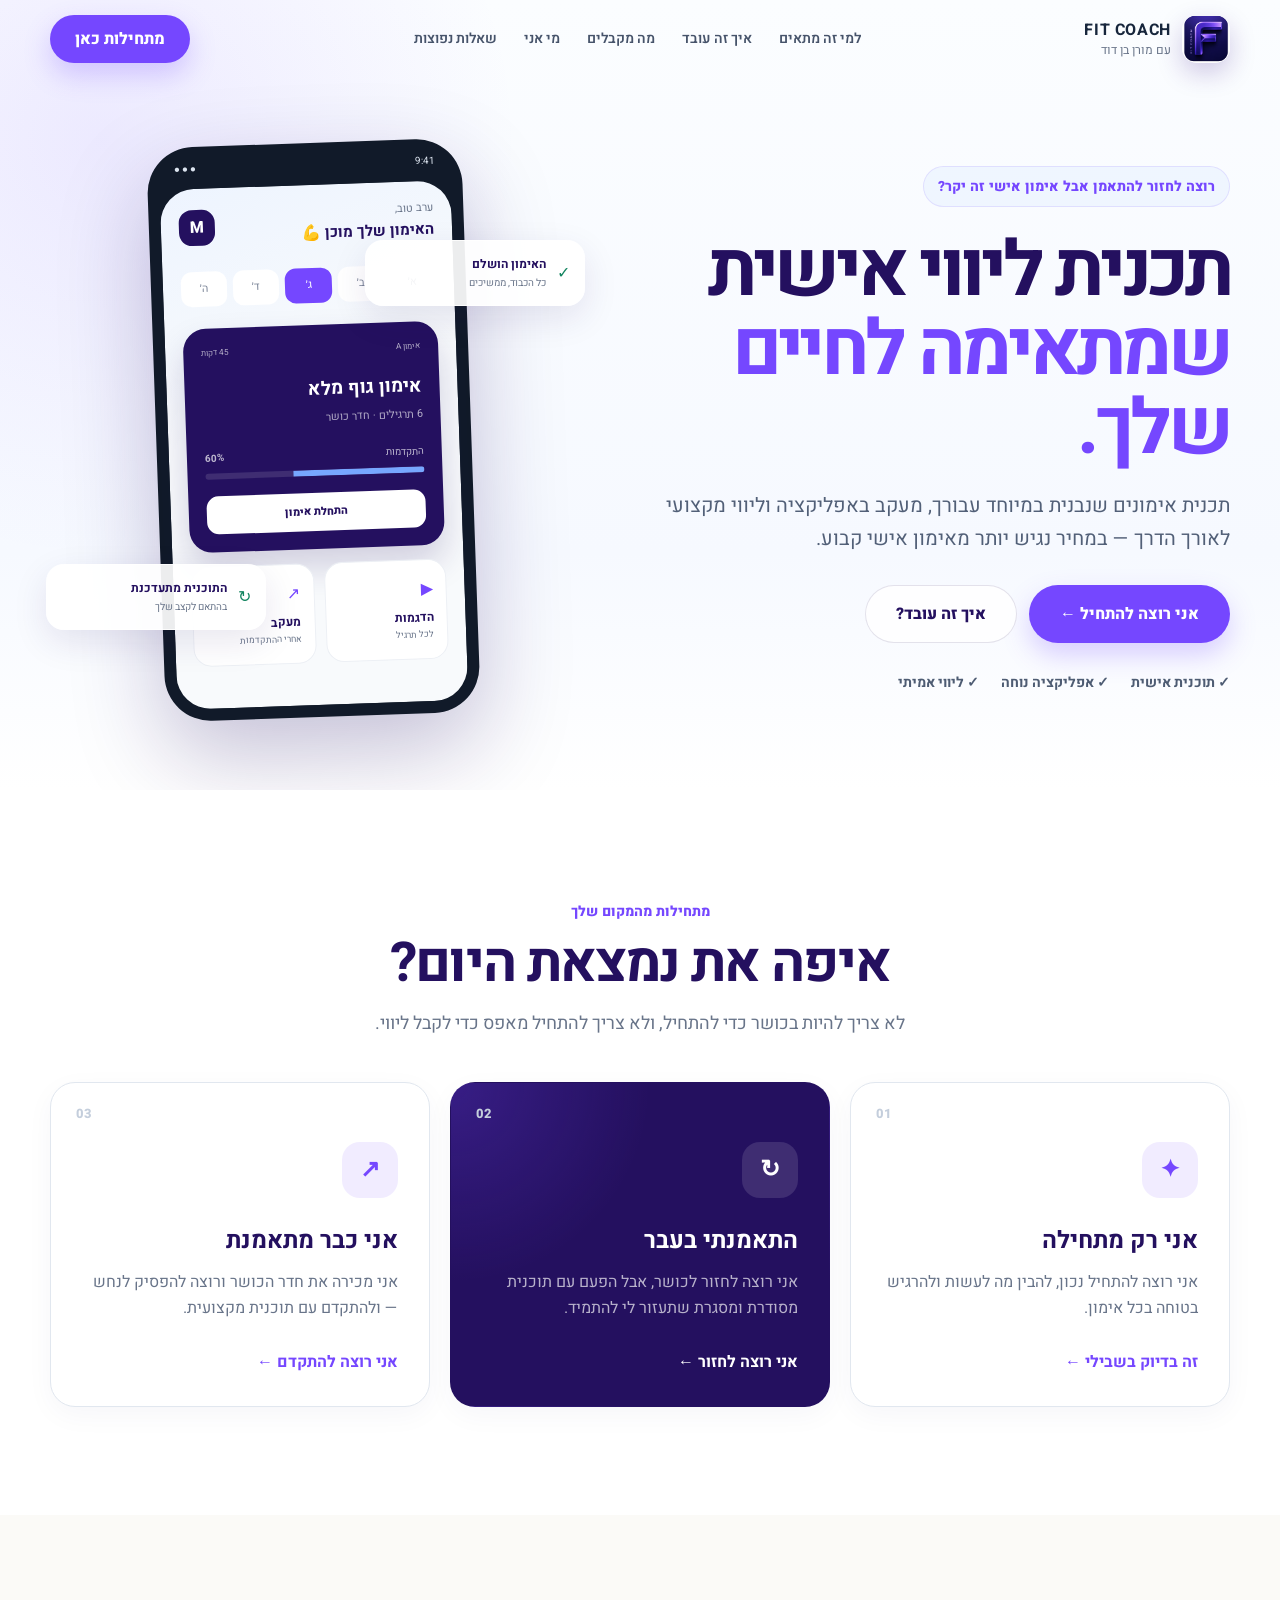
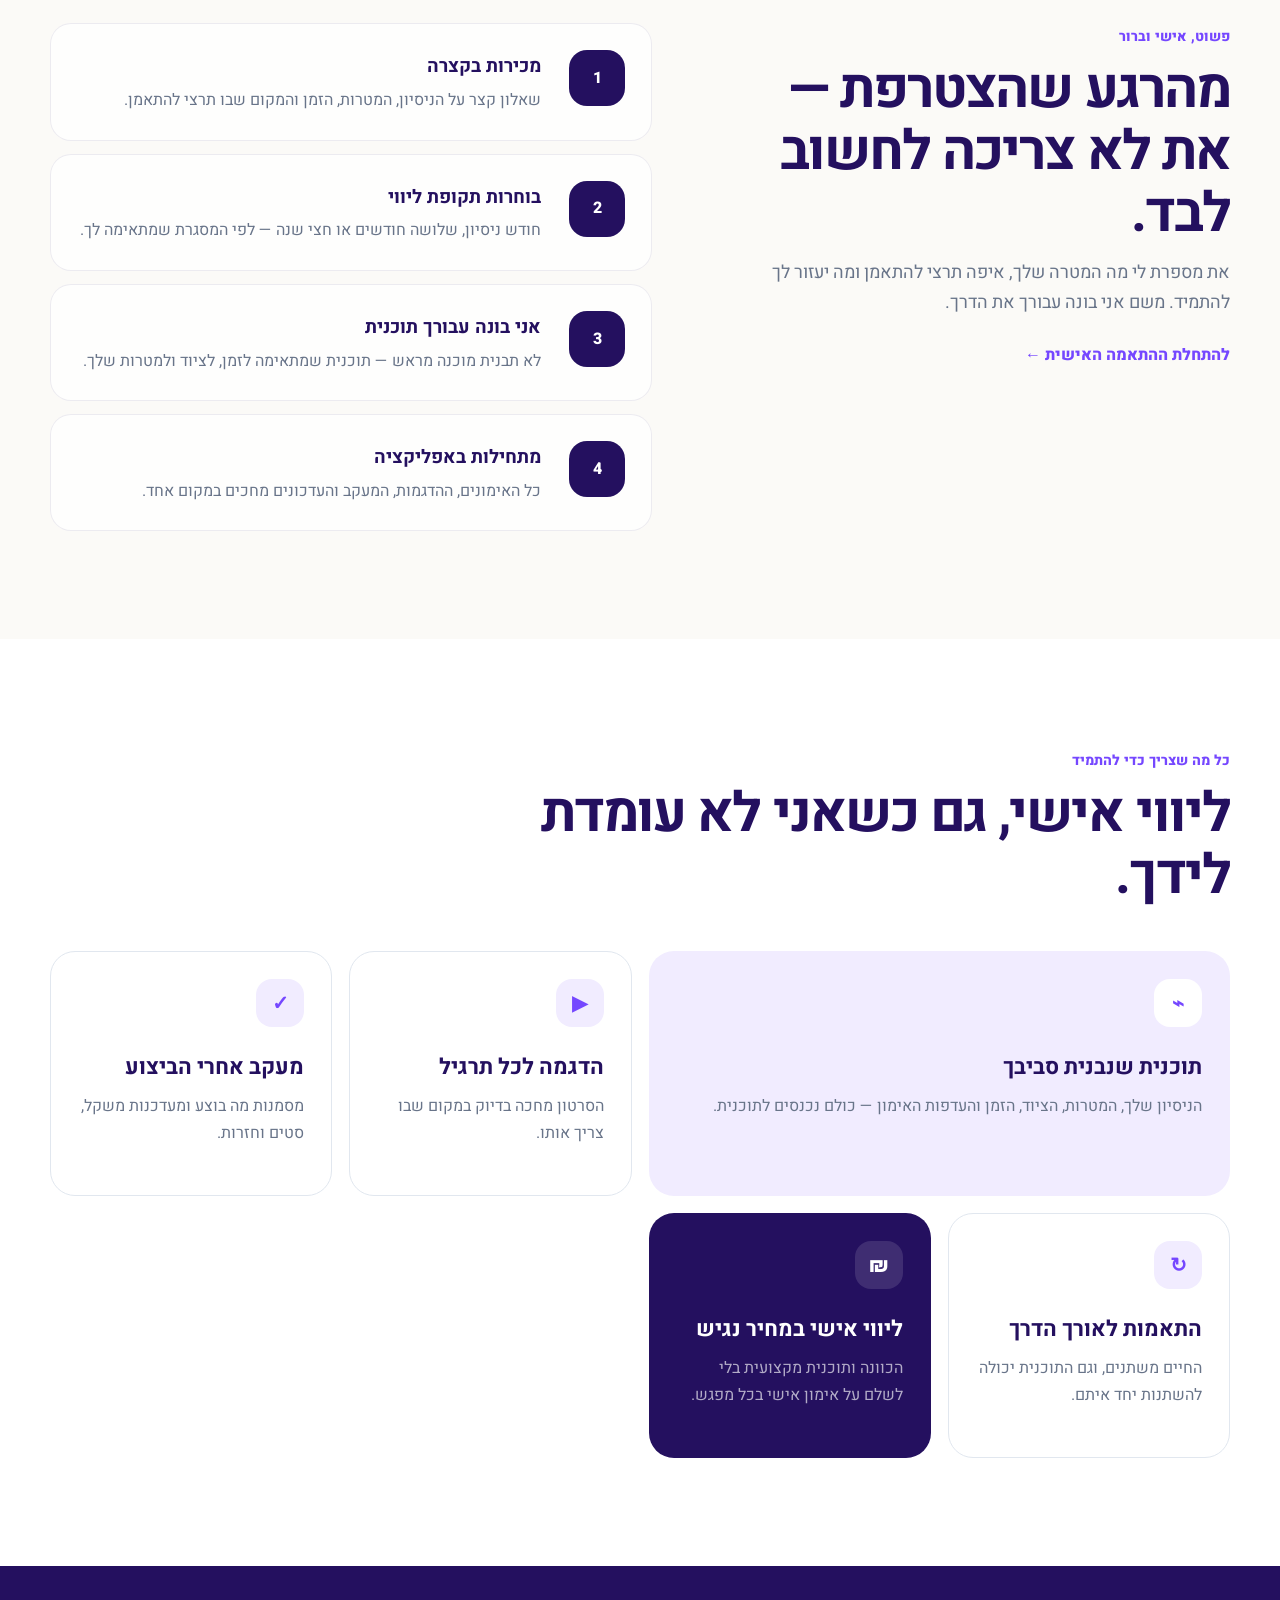
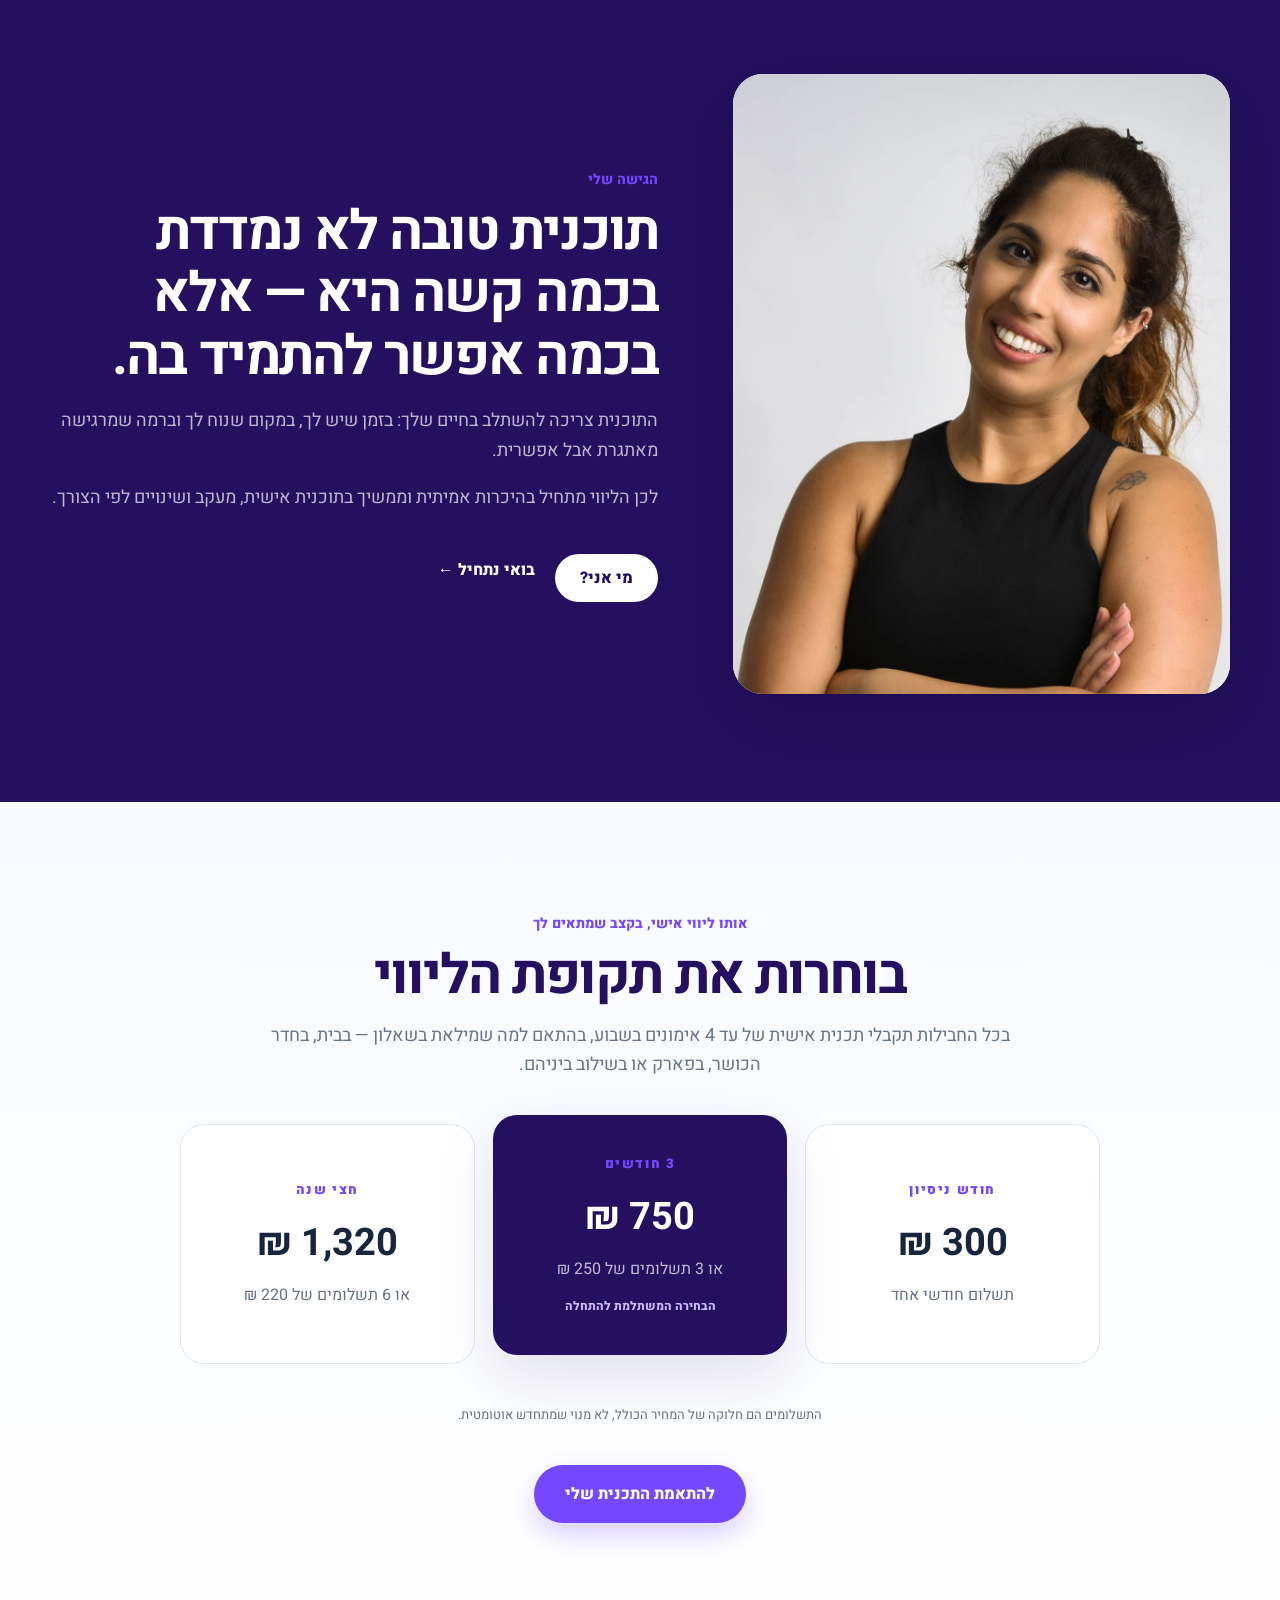
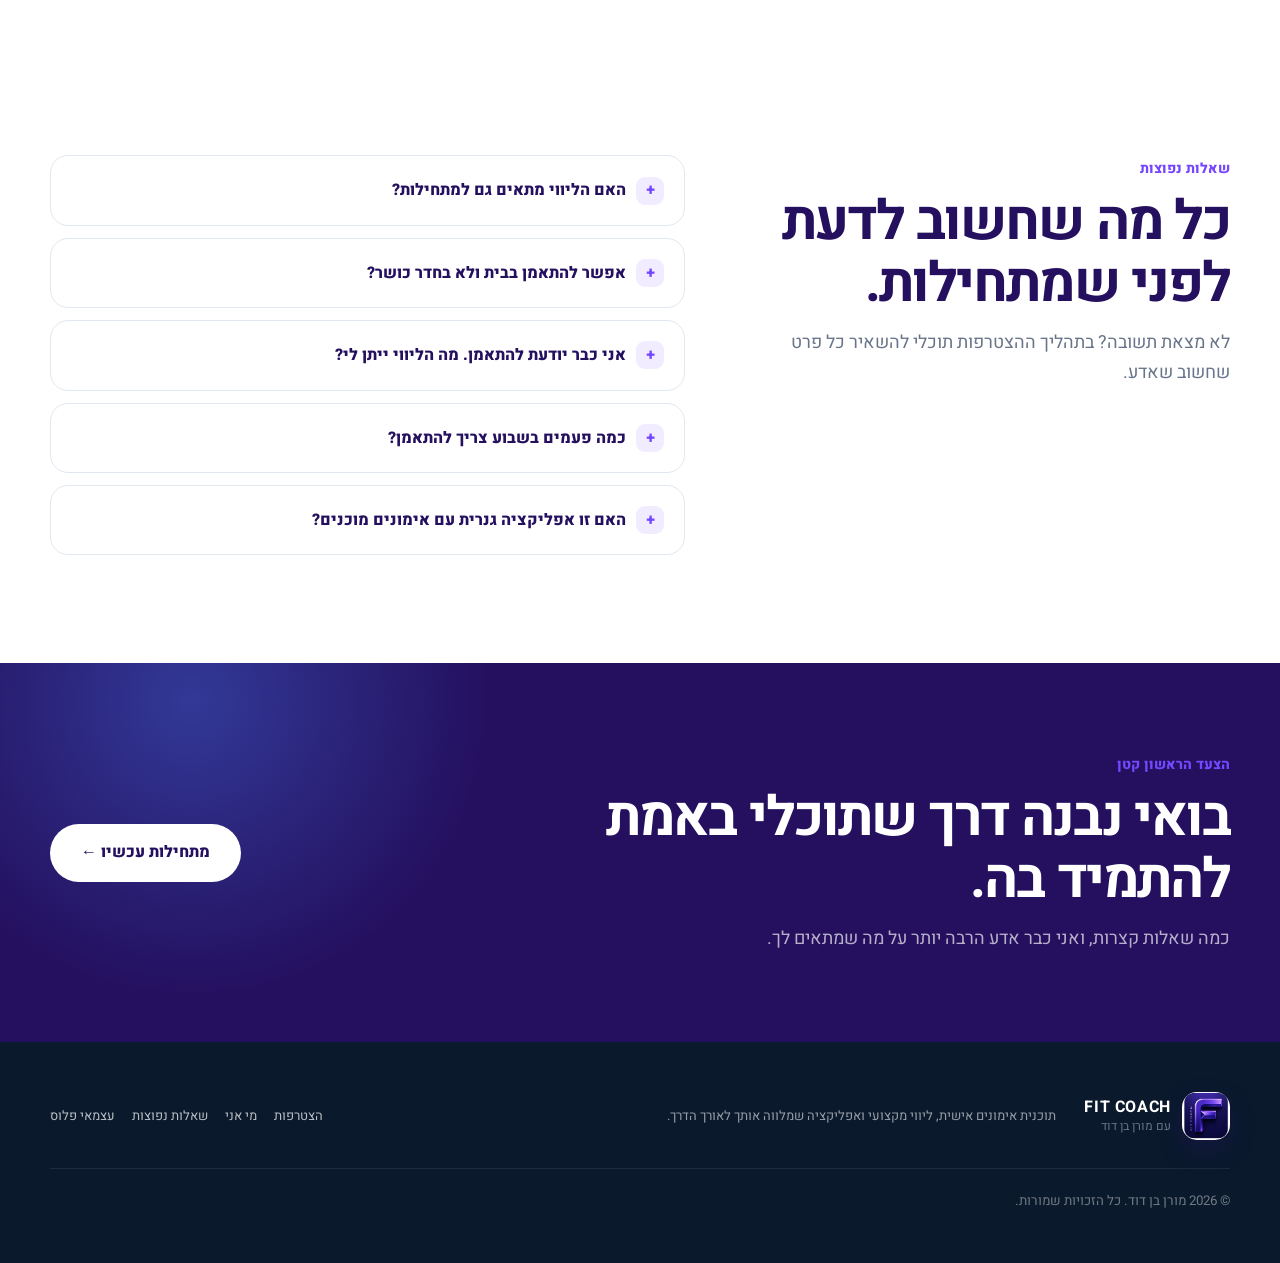
==== commit a1c4ec18: "Add files via upload" ====
--- a/fit-coach/index.html
+++ b/fit-coach/index.html
@@ -5,32 +5,33 @@
   <meta name="viewport" content="width=device-width,initial-scale=1">
   <title>Fit Coach | ליווי כושר אישי עם מורן בן דוד</title>
   <meta name="description" content="תוכנית אימונים אישית, ליווי מקצועי ואפליקציה שמרכזת את כל הדרך שלך — במחיר נגיש יותר מאימון אישי קבוע.">
-  <meta name="theme-color" content="#102842">
+  <meta name="theme-color" content="#24105f">
+  <link rel="icon" href="/fit-coach/assets/fit-coach-logo.png">
   <link rel="preconnect" href="https://fonts.googleapis.com">
   <link rel="preconnect" href="https://fonts.gstatic.com" crossorigin>
   <link href="https://fonts.googleapis.com/css2?family=Heebo:wght@400;500;600;700;800;900&display=swap" rel="stylesheet">
-  <link rel="stylesheet" href="./styles.css">
-  <script src="./script.js" defer></script>
+  <link rel="stylesheet" href="/fit-coach/styles.css">
+  <script src="/fit-coach/script.js" defer></script>
 </head>
 <body>
 <header class="site-header" data-header>
   <div class="container nav-wrap">
-    <a class="brand" href="./"><span class="logo">FC</span><span><b>FIT COACH</b><small>עם מורן בן דוד</small></span></a>
-    <nav class="desktop-nav"><a href="#who">למי זה מתאים</a><a href="#how">איך זה עובד</a><a href="#benefits">מה מקבלים</a><a href="#faq">שאלות נפוצות</a></nav>
-    <a class="btn btn-primary nav-cta" href="./join/">מתחילות כאן</a>
+    <a class="brand" href="/fit-coach/"><img class="brand-logo" src="/fit-coach/assets/fit-coach-logo.png" alt=""><span><b>FIT COACH</b><small>עם מורן בן דוד</small></span></a>
+    <nav class="desktop-nav"><a href="#who">למי זה מתאים</a><a href="#how">איך זה עובד</a><a href="#benefits">מה מקבלים</a><a href="/fit-coach/about/">מי אני</a><a href="#faq">שאלות נפוצות</a></nav>
+    <a class="btn btn-primary nav-cta" href="/fit-coach/join/">מתחילות כאן</a>
     <button class="menu-btn" data-menu-button aria-label="פתיחת תפריט" aria-expanded="false"><i></i><i></i><i></i></button>
   </div>
-  <nav class="mobile-nav" data-mobile-nav><a href="#who">למי זה מתאים</a><a href="#how">איך זה עובד</a><a href="#benefits">מה מקבלים</a><a href="#faq">שאלות נפוצות</a><a class="btn btn-primary" href="./join/">מתחילות כאן</a></nav>
+  <nav class="mobile-nav" data-mobile-nav><a href="#who">למי זה מתאים</a><a href="#how">איך זה עובד</a><a href="#benefits">מה מקבלים</a><a href="/fit-coach/about/">מי אני</a><a href="#faq">שאלות נפוצות</a><a class="btn btn-primary" href="/fit-coach/join/">מתחילות כאן</a></nav>
 </header>
 
 <main>
   <section class="hero">
     <div class="container hero-grid">
       <div class="hero-copy reveal">
-        <span class="pill">ליווי אישי שמתאים לחיים שלך</span>
-        <h1>לא עוד תוכנית שמחכה <em>בתיקייה בטלפון.</em></h1>
-        <p>תוכנית אימונים שנבנית במיוחד עבורך, מעקב באפליקציה וליווי מקצועי לאורך הדרך — בלי העלות של מאמן אישי בכל אימון.</p>
-        <div class="hero-actions"><a class="btn btn-primary btn-large" href="./join/">אני רוצה להתחיל ←</a><a class="btn btn-light btn-large" href="#how">איך זה עובד?</a></div>
+        <span class="pill">רוצה לחזור להתאמן אבל אימון אישי זה יקר?</span>
+        <h1>תכנית ליווי אישית <em>שמתאימה לחיים שלך.</em></h1>
+        <p>תכנית אימונים שנבנית במיוחד עבורך, מעקב באפליקציה וליווי מקצועי לאורך הדרך — במחיר נגיש יותר מאימון אישי קבוע.</p>
+        <div class="hero-actions"><a class="btn btn-primary btn-large" href="/fit-coach/join/">אני רוצה להתחיל ←</a><a class="btn btn-light btn-large" href="#how">איך זה עובד?</a></div>
         <div class="ticks"><span>✓ תוכנית אישית</span><span>✓ אפליקציה נוחה</span><span>✓ ליווי אמיתי</span></div>
       </div>
       <div class="hero-phone reveal delay">
@@ -62,10 +63,10 @@
 
   <section class="section soft" id="how">
     <div class="container process-grid">
-      <div class="heading reveal"><span>פשוט, אישי וברור</span><h2>מהרגע שהצטרפת — את לא צריכה לחשוב לבד.</h2><p>את מספרת לי מה המטרה שלך, איפה תרצי להתאמן ומה יעזור לך להתמיד. משם אני בונה עבורך את הדרך.</p><a class="text-link" href="./join/">להתחלת ההתאמה האישית ←</a></div>
+      <div class="heading reveal"><span>פשוט, אישי וברור</span><h2>מהרגע שהצטרפת — את לא צריכה לחשוב לבד.</h2><p>את מספרת לי מה המטרה שלך, איפה תרצי להתאמן ומה יעזור לך להתמיד. משם אני בונה עבורך את הדרך.</p><a class="text-link" href="/fit-coach/join/">להתחלת ההתאמה האישית ←</a></div>
       <ol class="steps">
         <li class="reveal"><i>1</i><div><h3>מכירות בקצרה</h3><p>שאלון קצר על הניסיון, המטרות, הזמן והמקום שבו תרצי להתאמן.</p></div></li>
-        <li class="reveal"><i>2</i><div><h3>בוחרות מסלול</h3><p>בוחרות את רמת הליווי שמתאימה לך ומשלימות את ההצטרפות.</p></div></li>
+        <li class="reveal"><i>2</i><div><h3>בוחרות תקופת ליווי</h3><p>חודש ניסיון, שלושה חודשים או חצי שנה — לפי המסגרת שמתאימה לך.</p></div></li>
         <li class="reveal"><i>3</i><div><h3>אני בונה עבורך תוכנית</h3><p>לא תבנית מוכנה מראש — תוכנית שמתאימה לזמן, לציוד ולמטרות שלך.</p></div></li>
         <li class="reveal"><i>4</i><div><h3>מתחילות באפליקציה</h3><p>כל האימונים, ההדגמות, המעקב והעדכונים מחכים במקום אחד.</p></div></li>
       </ol>
@@ -87,16 +88,21 @@
 
   <section class="section about">
     <div class="container about-grid">
-      <div class="photo-placeholder reveal"><b>כאן נוסיף תמונה שלך</b><small>צילום טבעי באימון או בחדר כושר</small></div>
-      <div class="about-copy reveal delay"><span>הגישה שלי</span><h2>תוכנית טובה לא נמדדת בכמה קשה היא — אלא בכמה אפשר להתמיד בה.</h2><p>התוכנית צריכה להשתלב בחיים שלך: בזמן שיש לך, במקום שנוח לך וברמה שמרגישה מאתגרת אבל אפשרית.</p><p>לכן הליווי מתחיל בהיכרות אמיתית וממשיך בתוכנית אישית, מעקב ושינויים לפי הצורך.</p><a class="btn btn-white" href="./join/">בואי נכיר</a></div>
+      <div class="about-photo reveal"><img src="/fit-coach/assets/moran-ben-david.jpg" alt="מורן בן דוד, מאמנת כושר"></div>
+      <div class="about-copy reveal delay"><span>הגישה שלי</span><h2>תוכנית טובה לא נמדדת בכמה קשה היא — אלא בכמה אפשר להתמיד בה.</h2><p>התוכנית צריכה להשתלב בחיים שלך: בזמן שיש לך, במקום שנוח לך וברמה שמרגישה מאתגרת אבל אפשרית.</p><p>לכן הליווי מתחיל בהיכרות אמיתית וממשיך בתוכנית אישית, מעקב ושינויים לפי הצורך.</p><div class="about-actions"><a class="btn btn-white" href="/fit-coach/about/">מי אני?</a><a class="about-link" href="/fit-coach/join/">בואי נתחיל ←</a></div></div>
     </div>
   </section>
 
-  <section class="section packages">
+  <section class="section packages" id="packages">
     <div class="container">
-      <div class="heading center reveal"><span>רמת הליווי שמתאימה לך</span><h2>המסלולים ייפתחו בקרוב</h2><p>החבילות יוגדרו לאחר חיבור הסליקה, כך שיהיו ברורות, גמישות ונגישות יותר מאימון אישי קבוע.</p></div>
-      <div class="package-grid reveal"><div><small>START</small><b>להתחלה נכונה</b></div><div class="active"><small>PROGRESS</small><b>למסגרת והתקדמות</b></div><div><small>PREMIUM</small><b>לליווי קרוב יותר</b></div></div>
-      <p class="center"><a class="btn btn-primary btn-large" href="./join/">אפשר כבר להתחיל בהתאמה</a></p>
+      <div class="heading center reveal"><span>אותו ליווי אישי, בקצב שמתאים לך</span><h2>בוחרות את תקופת הליווי</h2><p>בכל החבילות תקבלי תכנית אישית של עד 4 אימונים בשבוע, בהתאם למה שמילאת בשאלון — בבית, בחדר הכושר, בפארק או בשילוב ביניהם.</p></div>
+      <div class="package-grid priced reveal">
+        <div><small>חודש ניסיון</small><b>300 ₪</b><p>תשלום חודשי אחד</p></div>
+        <div class="active"><small>3 חודשים</small><b>750 ₪</b><p>או 3 תשלומים של 250 ₪</p><i>הבחירה המשתלמת להתחלה</i></div>
+        <div><small>חצי שנה</small><b>1,320 ₪</b><p>או 6 תשלומים של 220 ₪</p></div>
+      </div>
+      <p class="package-note reveal">התשלומים הם חלוקה של המחיר הכולל, לא מנוי שמתחדש אוטומטית.</p>
+      <p class="center"><a class="btn btn-primary btn-large" href="/fit-coach/join/">להתאמת התכנית שלי</a></p>
     </div>
   </section>
 
@@ -113,9 +119,9 @@
     </div>
   </section>
 
-  <section class="final-cta"><div class="container"><div><span>הצעד הראשון קטן</span><h2>בואי נבנה דרך שתוכלי באמת להתמיד בה.</h2><p>כמה שאלות קצרות, ואני כבר אדע הרבה יותר על מה שמתאים לך.</p></div><a class="btn btn-white btn-large" href="./join/">מתחילות עכשיו ←</a></div></section>
+  <section class="final-cta"><div class="container"><div><span>הצעד הראשון קטן</span><h2>בואי נבנה דרך שתוכלי באמת להתמיד בה.</h2><p>כמה שאלות קצרות, ואני כבר אדע הרבה יותר על מה שמתאים לך.</p></div><a class="btn btn-white btn-large" href="/fit-coach/join/">מתחילות עכשיו ←</a></div></section>
 </main>
 
-<footer><div class="container footer-grid"><a class="brand" href="./"><span class="logo white-logo">FC</span><span><b>FIT COACH</b><small>עם מורן בן דוד</small></span></a><p>תוכנית אימונים אישית, ליווי מקצועי ואפליקציה שמלווה אותך לאורך הדרך.</p><nav><a href="./join/">הצטרפות</a><a href="#faq">שאלות נפוצות</a><a href="../">עצמאי פלוס</a></nav><small>© <span data-year></span> מורן בן דוד. כל הזכויות שמורות.</small></div></footer>
+<footer><div class="container footer-grid"><a class="brand" href="/fit-coach/"><img class="brand-logo" src="/fit-coach/assets/fit-coach-logo.png" alt=""><span><b>FIT COACH</b><small>עם מורן בן דוד</small></span></a><p>תוכנית אימונים אישית, ליווי מקצועי ואפליקציה שמלווה אותך לאורך הדרך.</p><nav><a href="/fit-coach/join/">הצטרפות</a><a href="/fit-coach/about/">מי אני</a><a href="#faq">שאלות נפוצות</a><a href="/">עצמאי פלוס</a></nav><small>© <span data-year></span> מורן בן דוד. כל הזכויות שמורות.</small></div></footer>
 </body>
 </html>
--- a/fit-coach/styles.css
+++ b/fit-coach/styles.css
@@ -1,3 +1,9 @@
-:root{--navy:#102842;--blue:#2f6df6;--blue2:#1e55d4;--sky:#edf4ff;--soft:#f7f9fc;--text:#17263c;--muted:#687489;--line:#e1e7ef;--white:#fff;--green:#12845f;--danger:#bf3e4c;--shadow:0 22px 60px rgba(16,40,66,.12);--r:25px;--max:1180px}*{box-sizing:border-box}html{scroll-behavior:smooth;scroll-padding-top:90px}body{margin:0;min-width:320px;font-family:"Heebo",Arial,sans-serif;color:var(--text);line-height:1.65;background:white;-webkit-font-smoothing:antialiased}a{color:inherit;text-decoration:none}button,input,select,textarea{font:inherit}.container{width:min(calc(100% - 40px),var(--max));margin:auto}.site-header{position:fixed;inset:0 0 auto;z-index:50;transition:.25s}.site-header.scrolled{background:rgba(255,255,255,.92);border-bottom:1px solid rgba(16,40,66,.08);box-shadow:0 8px 28px rgba(16,40,66,.06);backdrop-filter:blur(14px)}.nav-wrap{min-height:78px;display:grid;grid-template-columns:auto 1fr auto;align-items:center;gap:28px}.brand{display:inline-flex;align-items:center;gap:11px;width:max-content}.brand>span:last-child{display:grid;line-height:1.05}.brand b{font-size:16px;letter-spacing:.04em}.brand small{margin-top:5px;color:var(--muted);font-size:12px}.logo{width:44px;height:44px;display:grid;place-items:center;border-radius:14px;background:var(--navy);color:white;font-weight:900;font-size:14px;box-shadow:0 8px 22px rgba(16,40,66,.18)}.desktop-nav{display:flex;justify-content:center;gap:27px}.desktop-nav a{font-size:14px;font-weight:600;color:#46536a}.desktop-nav a:hover{color:var(--blue)}.btn{min-height:48px;display:inline-flex;align-items:center;justify-content:center;padding:10px 24px;border:1px solid transparent;border-radius:999px;cursor:pointer;font-weight:800;transition:.2s}.btn:hover{transform:translateY(-2px)}.btn-primary{background:var(--blue);color:white;box-shadow:0 12px 27px rgba(47,109,246,.25)}.btn-primary:hover{background:var(--blue2)}.btn-light{background:rgba(255,255,255,.8);border-color:rgba(16,40,66,.12);color:var(--navy)}.btn-white{background:white;color:var(--navy)}.btn-large{min-height:58px;padding-inline:30px}.menu-btn{display:none;width:44px;height:44px;padding:10px;border:0;background:transparent}.menu-btn i{display:block;width:22px;height:2px;margin:4px auto;background:var(--navy);border-radius:3px}.mobile-nav{display:none}.hero{min-height:780px;padding:140px 0 70px;overflow:hidden;background:radial-gradient(circle at 8% 18%,rgba(47,109,246,.1),transparent 31%),linear-gradient(180deg,#fbfdff,#f6f9ff 70%,#fff)}.hero-grid{display:grid;grid-template-columns:1.05fr .95fr;gap:70px;align-items:center}.pill,.heading>span,.about-copy>span,.final-cta span,.step-title>span{display:inline-flex;color:var(--blue);font-size:14px;font-weight:800}.pill{padding:8px 14px;border:1px solid rgba(47,109,246,.13);border-radius:999px;background:rgba(237,244,255,.8)}.hero h1{max-width:720px;margin:25px 0 20px;font-size:clamp(48px,6vw,78px);line-height:1.03;letter-spacing:-.055em;color:var(--navy)}.hero h1 em{display:block;font-style:normal;color:var(--blue)}.hero-copy>p{max-width:660px;margin:0;color:#526078;font-size:20px}.hero-actions{display:flex;flex-wrap:wrap;gap:12px;margin-top:30px}.ticks{display:flex;flex-wrap:wrap;gap:22px;margin-top:28px;color:#4e5c73;font-size:14px;font-weight:700}.hero-phone{position:relative;min-height:580px;display:grid;place-items:center}.phone{width:315px;padding:12px;border-radius:46px;background:#111a29;box-shadow:0 36px 90px rgba(16,40,66,.25);transform:rotate(-2deg)}.phone-top{height:30px;display:flex;justify-content:space-between;padding:2px 15px;color:#dce4ef;font-size:10px}.screen{min-height:520px;padding:18px;border-radius:34px;background:linear-gradient(160deg,rgba(237,244,255,.95),transparent 42%),#f8fafc}.app-head{display:flex;justify-content:space-between;align-items:center}.app-head>div{display:grid}.app-head small{color:var(--muted);font-size:11px}.app-head b{color:var(--navy);font-size:15px}.app-head>span{width:36px;height:36px;display:grid;place-items:center;border-radius:13px;background:var(--navy);color:white;font-weight:800}.days{display:grid;grid-template-columns:repeat(5,1fr);gap:6px;margin:22px 0}.days i{height:35px;display:grid;place-items:center;border-radius:11px;background:white;color:#7a8497;font-size:11px;font-style:normal}.days i.active{background:var(--blue);color:white}.workout{padding:18px;border-radius:23px;background:var(--navy);color:white;box-shadow:0 18px 34px rgba(16,40,66,.18)}.workout>div:first-child,.workout label{display:flex;justify-content:space-between}.workout>div:first-child{color:rgba(255,255,255,.65);font-size:10px}.workout h3{margin:17px 0 4px}.workout p{margin:0;color:rgba(255,255,255,.65);font-size:11px}.workout label{margin-top:20px;font-size:10px;color:rgba(255,255,255,.7)}.bar{height:6px;margin-top:7px;border-radius:999px;background:rgba(255,255,255,.12);overflow:hidden}.bar i{display:block;width:60%;height:100%;background:#77a7ff}.workout button{width:100%;margin-top:17px;padding:10px;border:0;border-radius:12px;background:white;color:var(--navy);font-size:11px;font-weight:800}.mini{display:grid;grid-template-columns:1fr 1fr;gap:10px;margin-top:14px}.mini div{min-height:100px;display:grid;align-content:center;padding:13px;border:1px solid #edf0f5;border-radius:18px;background:white;color:var(--blue)}.mini b{margin-top:6px;color:var(--navy);font-size:12px}.mini small{color:var(--muted);font-size:9px}.float-card{position:absolute;z-index:2;display:flex;align-items:center;gap:11px;min-width:220px;padding:14px;border:1px solid rgba(255,255,255,.8);border-radius:18px;background:rgba(255,255,255,.92);box-shadow:0 12px 35px rgba(16,40,66,.1);color:var(--green)}.float-card span{display:grid}.float-card b{color:var(--navy);font-size:12px}.float-card small{color:var(--muted);font-size:10px}.float-card.one{top:100px;right:-8px}.float-card.two{bottom:90px;left:-4px}.section{padding:108px 0}.heading{max-width:750px;margin-bottom:44px}.heading.center{text-align:center;margin-inline:auto}.heading h2,.about-copy h2,.final-cta h2{margin:9px 0 13px;color:var(--navy);font-size:clamp(34px,4.3vw,56px);line-height:1.13;letter-spacing:-.035em}.heading p{margin:0;color:var(--muted);font-size:18px}.center{text-align:center}.audience-grid{display:grid;grid-template-columns:repeat(3,1fr);gap:20px}.audience-card{position:relative;min-height:325px;display:flex;flex-direction:column;padding:31px;border:1px solid var(--line);border-radius:var(--r);background:white;box-shadow:0 8px 28px rgba(16,40,66,.04);transition:.25s}.audience-card:hover{transform:translateY(-7px);box-shadow:var(--shadow);border-color:rgba(47,109,246,.25)}.audience-card>i{position:absolute;left:25px;top:20px;color:#c4cedc;font-style:normal;font-size:13px;font-weight:800}.audience-card>strong:first-of-type{width:56px;height:56px;display:grid;place-items:center;margin-top:28px;border-radius:18px;background:var(--sky);color:var(--blue);font-size:24px}.audience-card h3{margin:23px 0 8px;color:var(--navy);font-size:24px}.audience-card p{margin:0;color:var(--muted)}.audience-card>b:last-child{margin-top:auto;padding-top:22px;color:var(--blue)}.audience-card.featured{background:radial-gradient(circle at 0 0,rgba(47,109,246,.24),transparent 40%),var(--navy);color:white;border-color:transparent}.audience-card.featured h3,.audience-card.featured>b:last-child{color:white}.audience-card.featured p{color:rgba(255,255,255,.68)}.audience-card.featured>strong:first-of-type{background:rgba(255,255,255,.12);color:white}.soft{background:#fbfaf7}.process-grid{display:grid;grid-template-columns:.9fr 1.1fr;gap:85px}.text-link{display:inline-block;margin-top:24px;color:var(--blue);font-weight:800}.steps{display:grid;gap:13px;margin:0;padding:0;list-style:none}.steps li{display:grid;grid-template-columns:64px 1fr;gap:20px;padding:26px;border:1px solid rgba(16,40,66,.08);border-radius:21px;background:rgba(255,255,255,.76)}.steps i{width:56px;height:56px;display:grid;place-items:center;border-radius:18px;background:var(--navy);color:white;font-style:normal;font-weight:800}.steps h3{margin:1px 0 5px;color:var(--navy)}.steps p{margin:0;color:var(--muted)}.benefits{display:grid;grid-template-columns:repeat(4,1fr);gap:17px}.benefits article{min-height:245px;padding:27px;border:1px solid var(--line);border-radius:var(--r);background:white}.benefits article.wide{grid-column:span 2;background:var(--sky);border-color:transparent}.benefits article.dark{background:var(--navy);color:white;border-color:transparent}.benefits article>span{width:48px;height:48px;display:grid;place-items:center;border-radius:16px;background:var(--sky);color:var(--blue);font-size:20px;font-weight:900}.benefits .wide>span{background:white}.benefits .dark>span{background:rgba(255,255,255,.12);color:white}.benefits h3{margin:22px 0 8px;color:var(--navy);font-size:22px}.benefits p{margin:0;color:var(--muted)}.benefits .dark h3{color:white}.benefits .dark p{color:rgba(255,255,255,.65)}.about{background:var(--navy);color:white}.about-grid{display:grid;grid-template-columns:.9fr 1.1fr;gap:75px;align-items:center}.photo-placeholder{aspect-ratio:4/4.7;display:grid;place-items:center;align-content:center;padding:30px;border:1px dashed rgba(255,255,255,.34);border-radius:32px;background:radial-gradient(circle at 30% 20%,rgba(76,132,255,.35),transparent 40%),linear-gradient(150deg,#284e7e,#122b49);text-align:center}.photo-placeholder b{font-size:22px}.photo-placeholder small{margin-top:8px;color:rgba(255,255,255,.6)}.about-copy h2{color:white}.about-copy p{color:rgba(255,255,255,.7);font-size:18px}.about-copy .btn{margin-top:16px}.packages{background:linear-gradient(180deg,#f7faff,#fff)}.package-grid{display:grid;grid-template-columns:repeat(3,1fr);gap:18px;max-width:920px;margin:auto}.package-grid div{min-height:165px;display:grid;align-content:center;padding:27px;border:1px solid var(--line);border-radius:24px;background:white;text-align:center}.package-grid .active{background:var(--navy);color:white;border-color:transparent;transform:translateY(-9px);box-shadow:var(--shadow)}.package-grid small{color:var(--blue);font-weight:900;letter-spacing:.12em}.package-grid b{margin-top:10px;font-size:20px}.packages>.container>p{margin-top:40px}.faq-grid{display:grid;grid-template-columns:.85fr 1.15fr;gap:75px}.faq-list{display:grid;gap:12px}.faq-list details{border:1px solid var(--line);border-radius:18px;background:white}.faq-list details[open]{border-color:rgba(47,109,246,.25);box-shadow:0 12px 28px rgba(16,40,66,.06)}.faq-list summary{position:relative;padding:21px 58px 21px 23px;cursor:pointer;list-style:none;color:var(--navy);font-weight:800}.faq-list summary::-webkit-details-marker{display:none}.faq-list summary:before{content:"+";position:absolute;right:20px;top:50%;width:28px;height:28px;display:grid;place-items:center;border-radius:9px;background:var(--sky);color:var(--blue);transform:translateY(-50%)}.faq-list details[open] summary:before{content:"−"}.faq-list details p{margin:-3px 0 0;padding:0 58px 22px 23px;color:var(--muted)}.final-cta{padding:88px 0;background:radial-gradient(circle at 15% 10%,rgba(76,132,255,.35),transparent 26%),var(--navy);color:white}.final-cta>.container{display:grid;grid-template-columns:1fr auto;align-items:center;gap:45px}.final-cta h2{max-width:750px;color:white}.final-cta p{margin:0;color:rgba(255,255,255,.67);font-size:18px}footer{padding:50px 0;background:#0a192c;color:white}.footer-grid{display:grid;grid-template-columns:auto 1fr auto;align-items:center;gap:28px}.white-logo{background:white;color:var(--navy)}.footer-grid p{margin:0;color:rgba(255,255,255,.58);font-size:13px}.footer-grid nav{display:flex;gap:17px;color:rgba(255,255,255,.72);font-size:13px}.footer-grid>small{grid-column:1/-1;padding-top:22px;border-top:1px solid rgba(255,255,255,.08);color:rgba(255,255,255,.42)}.reveal{opacity:0;transform:translateY(22px);transition:.65s}.reveal.in{opacity:1;transform:none}.delay{transition-delay:.12s}.delay2{transition-delay:.24s}
-/* join */.join-page{min-height:100vh;background:radial-gradient(circle at 8% 15%,rgba(47,109,246,.1),transparent 28%),#f5f8fc}.join-header{min-height:76px;display:flex;align-items:center;justify-content:space-between;padding:13px max(24px,calc((100vw - 1320px)/2));border-bottom:1px solid rgba(16,40,66,.08);background:rgba(255,255,255,.9);backdrop-filter:blur(14px)}.join-header>a:last-child{color:var(--muted);font-size:14px;font-weight:700}.join-main{width:min(calc(100% - 40px),1320px);display:grid;grid-template-columns:1fr 360px;gap:28px;margin:auto;padding:40px 0}.wizard{min-height:700px;padding:33px;border:1px solid rgba(16,40,66,.08);border-radius:30px;background:white;box-shadow:0 12px 36px rgba(16,40,66,.08)}.wizard-head{display:flex;justify-content:space-between;gap:20px}.wizard-head small{color:var(--blue);font-weight:800}.wizard-head h1{margin:2px 0 0;color:var(--navy);font-size:28px}.wizard-head>span{height:max-content;padding:7px 11px;border-radius:999px;background:#f1f4f8;color:#778397;font-size:11px}.progress{height:7px;margin:23px 0 36px;border-radius:999px;background:#edf1f5;overflow:hidden}.progress i{display:block;width:11.11%;height:100%;background:linear-gradient(90deg,var(--blue),#69a0ff);transition:.35s}.form-step{display:none;animation:step .3s ease}.form-step.active{display:block}@keyframes step{from{opacity:0;transform:translateY(10px)}to{opacity:1;transform:none}}.step-title{margin-bottom:27px}.step-title h2,.success h2{margin:6px 0 7px;color:var(--navy);font-size:clamp(28px,4vw,42px);line-height:1.15}.step-title p,.success p{margin:0;color:var(--muted)}.form-grid{display:grid;grid-template-columns:1fr 1fr;gap:17px}.field{display:grid;gap:7px}.field.full{grid-column:1/-1}.field b{font-size:14px;color:#354258}.field input,.field select,.field textarea{width:100%;min-height:53px;padding:12px 14px;border:1px solid #d9e1eb;border-radius:14px;outline:none;background:white}.field textarea{min-height:90px;resize:vertical}.field input:focus,.field select:focus,.field textarea:focus{border-color:var(--blue);box-shadow:0 0 0 4px rgba(47,109,246,.1)}.field em,.group-error{display:none;margin:0;color:var(--danger);font-size:12px;font-style:normal;font-weight:700}.field.error input,.field.error select,.field.error textarea{border-color:var(--danger)}.field.error em,.group-error.show{display:block}.choices{display:grid;grid-template-columns:1fr 1fr;gap:12px}.choices.single{grid-template-columns:1fr}.choices label{position:relative;min-height:110px;display:flex;align-items:center;gap:15px;padding:17px;border:1px solid var(--line);border-radius:18px;cursor:pointer;transition:.2s}.choices.compact label{min-height:82px}.choices input,.inline input,.chips input,.numbers input,.package-options input{position:absolute;opacity:0}.choices label:has(input:checked){border-color:var(--blue);background:var(--sky);box-shadow:0 0 0 3px rgba(47,109,246,.08)}.choices i{width:46px;height:46px;display:grid;place-items:center;flex:0 0 auto;border-radius:14px;background:#f0f3f7;color:var(--navy);font-style:normal;font-size:19px;font-weight:900}.choices label:has(input:checked) i{background:var(--blue);color:white}.choices label span{display:grid}.choices small{color:var(--muted)}.extra{margin-top:18px}.conditional{display:none;margin-top:17px;padding:19px;border:1px solid #dfe7f2;border-radius:18px;background:#f8fbff}.conditional.visible{display:block}.conditional h3{margin:0 0 13px}.chips,.inline{display:flex;flex-wrap:wrap;gap:9px}.chips label,.inline label,.numbers label,.package-options label{position:relative;cursor:pointer}.chips span,.inline span{min-height:43px;display:grid;place-items:center;padding:8px 13px;border:1px solid #d7e0eb;border-radius:13px;background:white;font-size:13px;font-weight:700}.chips label:has(input:checked) span{background:var(--blue);border-color:var(--blue);color:white}.inline label:has(input:checked) span{background:var(--sky);border-color:var(--blue);color:var(--blue)}.numbers{display:grid;grid-template-columns:repeat(4,1fr);gap:11px}.numbers span{min-height:125px;display:grid;place-items:center;align-content:center;border:1px solid var(--line);border-radius:19px}.numbers b{font-size:33px;line-height:1}.numbers small{margin-top:8px;color:var(--muted)}.numbers label:has(input:checked) span{background:var(--sky);border-color:var(--blue);box-shadow:0 0 0 3px rgba(47,109,246,.08)}.numbers label:has(input:checked) b{color:var(--blue)}.form-step hr{height:1px;margin:29px 0 24px;border:0;background:var(--line)}.duration span{min-width:115px}.health{display:grid;gap:13px}.health fieldset{display:grid;grid-template-columns:1fr auto;align-items:center;gap:15px;margin:0;padding:17px;border:1px solid var(--line);border-radius:16px}.health legend{display:contents;font-weight:700}.conditional-text{display:none;margin-top:-4px;padding:16px;border-radius:16px;background:#f8fbff}.conditional-text.visible{display:grid}.notice{margin-top:20px;padding:15px 17px;border-radius:14px;background:#fff7e7;color:#70531c;font-size:13px}.package-options{display:grid;grid-template-columns:repeat(3,1fr);gap:13px}.package-options label>span{min-height:205px;display:grid;align-content:center;padding:23px;border:1px solid var(--line);border-radius:21px}.package-options label:has(input:checked)>span{background:var(--sky);border-color:var(--blue);box-shadow:0 0 0 3px rgba(47,109,246,.08)}.package-options small{color:var(--blue);font-weight:900;letter-spacing:.12em}.package-options b{margin:10px 0 5px;font-size:19px}.package-options em{color:var(--muted);font-style:normal;font-size:13px}.package-options .recommended>i{position:absolute;z-index:2;left:10px;top:10px;padding:4px 8px;border-radius:999px;background:var(--blue);color:white;font-size:10px;font-style:normal;font-weight:800}.summary{display:grid;gap:8px;padding:19px;border:1px solid var(--line);border-radius:19px;background:#fbfcfe}.summary div{display:grid;grid-template-columns:145px 1fr;gap:16px;padding:10px 0;border-bottom:1px solid #edf0f4}.summary div:last-child{border:0}.summary span{color:var(--muted);font-size:13px}.summary b{font-size:14px}.consent{display:flex;gap:11px;margin-top:20px;padding:15px;border:1px solid var(--line);border-radius:14px;cursor:pointer}.consent input{width:20px;height:20px;flex:0 0 auto;accent-color:var(--blue)}.consent span{font-size:13px;color:#4d596e}.wizard-actions{display:flex;justify-content:space-between;gap:12px;margin-top:32px;padding-top:23px;border-top:1px solid var(--line)}.wizard-actions .btn:disabled{opacity:.45;cursor:not-allowed;transform:none}.success{display:none;min-height:500px;place-items:center;align-content:center;text-align:center}.success.visible{display:grid}.success>i{width:80px;height:80px;display:grid;place-items:center;margin-bottom:18px;border-radius:25px;background:#dff7ef;color:var(--green);font-size:35px;font-style:normal;font-weight:900}.success>span{color:var(--blue);font-weight:800}.success p{max-width:560px}.success .btn{margin-top:24px}.join-aside{position:sticky;top:25px;padding:31px;border-radius:27px;background:radial-gradient(circle at 0 0,rgba(79,137,255,.3),transparent 35%),var(--navy);color:white;box-shadow:var(--shadow)}.join-aside>span{padding:5px 9px;border:1px solid rgba(255,255,255,.16);border-radius:999px;background:rgba(255,255,255,.08);color:#a9c2ff;font-size:11px;font-weight:800}.join-aside h2{margin:17px 0 10px;font-size:27px;line-height:1.22}.join-aside>p{color:rgba(255,255,255,.65)}.join-aside ul{display:grid;gap:10px;margin:25px 0;padding:0;list-style:none;color:rgba(255,255,255,.82)}.join-aside>div{padding:16px;border:1px solid rgba(255,255,255,.1);border-radius:15px;background:rgba(255,255,255,.06)}.join-aside>div p{margin:4px 0 0;color:rgba(255,255,255,.57);font-size:12px}
-@media(max-width:1050px){.desktop-nav{display:none}.menu-btn{display:block}.mobile-nav{position:fixed;inset:78px 0 auto;display:grid;gap:5px;padding:19px;background:white;box-shadow:0 18px 28px rgba(16,40,66,.08);transform:translateY(-130%);opacity:0;pointer-events:none;transition:.25s}.mobile-nav.open{transform:none;opacity:1;pointer-events:auto}.mobile-nav>a:not(.btn){padding:10px;border-bottom:1px solid #eff2f5}.hero-grid{grid-template-columns:1fr}.hero-copy{text-align:center}.hero-copy>p{margin:auto}.hero-actions,.ticks{justify-content:center}.audience-grid,.package-grid{grid-template-columns:1fr;max-width:680px;margin-inline:auto}.benefits{grid-template-columns:1fr 1fr}.benefits article.wide{grid-column:1/-1}.process-grid,.faq-grid,.about-grid{grid-template-columns:1fr}.join-main{grid-template-columns:1fr}.join-aside{position:static;order:-1}}@media(max-width:740px){.container{width:min(calc(100% - 28px),var(--max))}.nav-wrap{min-height:68px}.nav-cta{display:none}.mobile-nav{top:68px}.hero{min-height:auto;padding:110px 0 40px}.hero h1{font-size:clamp(42px,13vw,58px)}.hero-copy>p{font-size:17px}.hero-actions{display:grid}.hero-phone{min-height:510px;transform:scale(.89);margin:-25px 0 -40px}.float-card.one{right:-25px}.float-card.two{left:-25px}.section{padding:76px 0}.heading h2,.about-copy h2,.final-cta h2{font-size:36px}.benefits{grid-template-columns:1fr}.final-cta>.container{grid-template-columns:1fr}.footer-grid{grid-template-columns:1fr;text-align:center}.footer-grid .brand,.footer-grid nav{justify-content:center;margin:auto}.join-header{min-height:68px;padding-inline:15px}.join-header .brand small{display:none}.join-main{width:min(calc(100% - 20px),1320px);padding:11px 0 22px}.join-aside{display:none}.wizard{min-height:calc(100vh - 100px);padding:21px 16px;border-radius:21px}.wizard-head>span{display:none}.progress{margin:18px 0 27px}.form-grid,.choices,.numbers,.package-options{grid-template-columns:1fr}.field.full{grid-column:auto}.numbers{grid-template-columns:1fr 1fr}.numbers span{min-height:103px}.health fieldset{grid-template-columns:1fr}.summary div{grid-template-columns:1fr;gap:2px}.wizard-actions{position:sticky;bottom:0;margin-inline:-16px;padding:13px 16px 0;background:white}.wizard-actions .btn{flex:1;padding-inline:14px}}@media(prefers-reduced-motion:reduce){*{scroll-behavior:auto!important;transition:none!important;animation:none!important}.reveal{opacity:1;transform:none}}
+:root{--navy:#24105f;--blue:#7547ff;--blue2:#5b2dd6;--sky:#f1ecff;--soft:#f7f9fc;--text:#17263c;--muted:#687489;--line:#e1e7ef;--white:#fff;--green:#12845f;--danger:#bf3e4c;--shadow:0 22px 60px rgba(36,16,95,.12);--r:25px;--max:1180px}*{box-sizing:border-box}html{scroll-behavior:smooth;scroll-padding-top:90px}body{margin:0;min-width:320px;font-family:"Heebo",Arial,sans-serif;color:var(--text);line-height:1.65;background:white;-webkit-font-smoothing:antialiased}a{color:inherit;text-decoration:none}button,input,select,textarea{font:inherit}.container{width:min(calc(100% - 40px),var(--max));margin:auto}.site-header{position:fixed;inset:0 0 auto;z-index:50;transition:.25s}.site-header.scrolled{background:rgba(255,255,255,.92);border-bottom:1px solid rgba(36,16,95,.08);box-shadow:0 8px 28px rgba(36,16,95,.06);backdrop-filter:blur(14px)}.nav-wrap{min-height:78px;display:grid;grid-template-columns:auto 1fr auto;align-items:center;gap:28px}.brand{display:inline-flex;align-items:center;gap:11px;width:max-content}.brand>span:last-child{display:grid;line-height:1.05}.brand b{font-size:16px;letter-spacing:.04em}.brand small{margin-top:5px;color:var(--muted);font-size:12px}.logo{width:44px;height:44px;display:grid;place-items:center;border-radius:14px;background:var(--navy);color:white;font-weight:900;font-size:14px;box-shadow:0 8px 22px rgba(36,16,95,.18)}.desktop-nav{display:flex;justify-content:center;gap:27px}.desktop-nav a{font-size:14px;font-weight:600;color:#46536a}.desktop-nav a:hover{color:var(--blue)}.btn{min-height:48px;display:inline-flex;align-items:center;justify-content:center;padding:10px 24px;border:1px solid transparent;border-radius:999px;cursor:pointer;font-weight:800;transition:.2s}.btn:hover{transform:translateY(-2px)}.btn-primary{background:var(--blue);color:white;box-shadow:0 12px 27px rgba(117,71,255,.25)}.btn-primary:hover{background:var(--blue2)}.btn-light{background:rgba(255,255,255,.8);border-color:rgba(36,16,95,.12);color:var(--navy)}.btn-white{background:white;color:var(--navy)}.btn-large{min-height:58px;padding-inline:30px}.menu-btn{display:none;width:44px;height:44px;padding:10px;border:0;background:transparent}.menu-btn i{display:block;width:22px;height:2px;margin:4px auto;background:var(--navy);border-radius:3px}.mobile-nav{display:none}.hero{min-height:780px;padding:140px 0 70px;overflow:hidden;background:radial-gradient(circle at 8% 18%,rgba(117,71,255,.1),transparent 31%),linear-gradient(180deg,#fbfdff,#f6f9ff 70%,#fff)}.hero-grid{display:grid;grid-template-columns:1.05fr .95fr;gap:70px;align-items:center}.pill,.heading>span,.about-copy>span,.final-cta span,.step-title>span{display:inline-flex;color:var(--blue);font-size:14px;font-weight:800}.pill{padding:8px 14px;border:1px solid rgba(117,71,255,.13);border-radius:999px;background:rgba(237,244,255,.8)}.hero h1{max-width:720px;margin:25px 0 20px;font-size:clamp(48px,6vw,78px);line-height:1.03;letter-spacing:-.055em;color:var(--navy)}.hero h1 em{display:block;font-style:normal;color:var(--blue)}.hero-copy>p{max-width:660px;margin:0;color:#526078;font-size:20px}.hero-actions{display:flex;flex-wrap:wrap;gap:12px;margin-top:30px}.ticks{display:flex;flex-wrap:wrap;gap:22px;margin-top:28px;color:#4e5c73;font-size:14px;font-weight:700}.hero-phone{position:relative;min-height:580px;display:grid;place-items:center}.phone{width:315px;padding:12px;border-radius:46px;background:#111a29;box-shadow:0 36px 90px rgba(36,16,95,.25);transform:rotate(-2deg)}.phone-top{height:30px;display:flex;justify-content:space-between;padding:2px 15px;color:#dce4ef;font-size:10px}.screen{min-height:520px;padding:18px;border-radius:34px;background:linear-gradient(160deg,rgba(237,244,255,.95),transparent 42%),#f8fafc}.app-head{display:flex;justify-content:space-between;align-items:center}.app-head>div{display:grid}.app-head small{color:var(--muted);font-size:11px}.app-head b{color:var(--navy);font-size:15px}.app-head>span{width:36px;height:36px;display:grid;place-items:center;border-radius:13px;background:var(--navy);color:white;font-weight:800}.days{display:grid;grid-template-columns:repeat(5,1fr);gap:6px;margin:22px 0}.days i{height:35px;display:grid;place-items:center;border-radius:11px;background:white;color:#7a8497;font-size:11px;font-style:normal}.days i.active{background:var(--blue);color:white}.workout{padding:18px;border-radius:23px;background:var(--navy);color:white;box-shadow:0 18px 34px rgba(36,16,95,.18)}.workout>div:first-child,.workout label{display:flex;justify-content:space-between}.workout>div:first-child{color:rgba(255,255,255,.65);font-size:10px}.workout h3{margin:17px 0 4px}.workout p{margin:0;color:rgba(255,255,255,.65);font-size:11px}.workout label{margin-top:20px;font-size:10px;color:rgba(255,255,255,.7)}.bar{height:6px;margin-top:7px;border-radius:999px;background:rgba(255,255,255,.12);overflow:hidden}.bar i{display:block;width:60%;height:100%;background:#77a7ff}.workout button{width:100%;margin-top:17px;padding:10px;border:0;border-radius:12px;background:white;color:var(--navy);font-size:11px;font-weight:800}.mini{display:grid;grid-template-columns:1fr 1fr;gap:10px;margin-top:14px}.mini div{min-height:100px;display:grid;align-content:center;padding:13px;border:1px solid #edf0f5;border-radius:18px;background:white;color:var(--blue)}.mini b{margin-top:6px;color:var(--navy);font-size:12px}.mini small{color:var(--muted);font-size:9px}.float-card{position:absolute;z-index:2;display:flex;align-items:center;gap:11px;min-width:220px;padding:14px;border:1px solid rgba(255,255,255,.8);border-radius:18px;background:rgba(255,255,255,.92);box-shadow:0 12px 35px rgba(36,16,95,.1);color:var(--green)}.float-card span{display:grid}.float-card b{color:var(--navy);font-size:12px}.float-card small{color:var(--muted);font-size:10px}.float-card.one{top:100px;right:-8px}.float-card.two{bottom:90px;left:-4px}.section{padding:108px 0}.heading{max-width:750px;margin-bottom:44px}.heading.center{text-align:center;margin-inline:auto}.heading h2,.about-copy h2,.final-cta h2{margin:9px 0 13px;color:var(--navy);font-size:clamp(34px,4.3vw,56px);line-height:1.13;letter-spacing:-.035em}.heading p{margin:0;color:var(--muted);font-size:18px}.center{text-align:center}.audience-grid{display:grid;grid-template-columns:repeat(3,1fr);gap:20px}.audience-card{position:relative;min-height:325px;display:flex;flex-direction:column;padding:31px;border:1px solid var(--line);border-radius:var(--r);background:white;box-shadow:0 8px 28px rgba(36,16,95,.04);transition:.25s}.audience-card:hover{transform:translateY(-7px);box-shadow:var(--shadow);border-color:rgba(117,71,255,.25)}.audience-card>i{position:absolute;left:25px;top:20px;color:#c4cedc;font-style:normal;font-size:13px;font-weight:800}.audience-card>strong:first-of-type{width:56px;height:56px;display:grid;place-items:center;margin-top:28px;border-radius:18px;background:var(--sky);color:var(--blue);font-size:24px}.audience-card h3{margin:23px 0 8px;color:var(--navy);font-size:24px}.audience-card p{margin:0;color:var(--muted)}.audience-card>b:last-child{margin-top:auto;padding-top:22px;color:var(--blue)}.audience-card.featured{background:radial-gradient(circle at 0 0,rgba(117,71,255,.24),transparent 40%),var(--navy);color:white;border-color:transparent}.audience-card.featured h3,.audience-card.featured>b:last-child{color:white}.audience-card.featured p{color:rgba(255,255,255,.68)}.audience-card.featured>strong:first-of-type{background:rgba(255,255,255,.12);color:white}.soft{background:#fbfaf7}.process-grid{display:grid;grid-template-columns:.9fr 1.1fr;gap:85px}.text-link{display:inline-block;margin-top:24px;color:var(--blue);font-weight:800}.steps{display:grid;gap:13px;margin:0;padding:0;list-style:none}.steps li{display:grid;grid-template-columns:64px 1fr;gap:20px;padding:26px;border:1px solid rgba(36,16,95,.08);border-radius:21px;background:rgba(255,255,255,.76)}.steps i{width:56px;height:56px;display:grid;place-items:center;border-radius:18px;background:var(--navy);color:white;font-style:normal;font-weight:800}.steps h3{margin:1px 0 5px;color:var(--navy)}.steps p{margin:0;color:var(--muted)}.benefits{display:grid;grid-template-columns:repeat(4,1fr);gap:17px}.benefits article{min-height:245px;padding:27px;border:1px solid var(--line);border-radius:var(--r);background:white}.benefits article.wide{grid-column:span 2;background:var(--sky);border-color:transparent}.benefits article.dark{background:var(--navy);color:white;border-color:transparent}.benefits article>span{width:48px;height:48px;display:grid;place-items:center;border-radius:16px;background:var(--sky);color:var(--blue);font-size:20px;font-weight:900}.benefits .wide>span{background:white}.benefits .dark>span{background:rgba(255,255,255,.12);color:white}.benefits h3{margin:22px 0 8px;color:var(--navy);font-size:22px}.benefits p{margin:0;color:var(--muted)}.benefits .dark h3{color:white}.benefits .dark p{color:rgba(255,255,255,.65)}.about{background:var(--navy);color:white}.about-grid{display:grid;grid-template-columns:.9fr 1.1fr;gap:75px;align-items:center}.photo-placeholder{aspect-ratio:4/4.7;display:grid;place-items:center;align-content:center;padding:30px;border:1px dashed rgba(255,255,255,.34);border-radius:32px;background:radial-gradient(circle at 30% 20%,rgba(76,132,255,.35),transparent 40%),linear-gradient(150deg,#284e7e,#122b49);text-align:center}.photo-placeholder b{font-size:22px}.photo-placeholder small{margin-top:8px;color:rgba(255,255,255,.6)}.about-copy h2{color:white}.about-copy p{color:rgba(255,255,255,.7);font-size:18px}.about-copy .btn{margin-top:16px}.packages{background:linear-gradient(180deg,#f7faff,#fff)}.package-grid{display:grid;grid-template-columns:repeat(3,1fr);gap:18px;max-width:920px;margin:auto}.package-grid div{min-height:165px;display:grid;align-content:center;padding:27px;border:1px solid var(--line);border-radius:24px;background:white;text-align:center}.package-grid .active{background:var(--navy);color:white;border-color:transparent;transform:translateY(-9px);box-shadow:var(--shadow)}.package-grid small{color:var(--blue);font-weight:900;letter-spacing:.12em}.package-grid b{margin-top:10px;font-size:20px}.packages>.container>p{margin-top:40px}.faq-grid{display:grid;grid-template-columns:.85fr 1.15fr;gap:75px}.faq-list{display:grid;gap:12px}.faq-list details{border:1px solid var(--line);border-radius:18px;background:white}.faq-list details[open]{border-color:rgba(117,71,255,.25);box-shadow:0 12px 28px rgba(36,16,95,.06)}.faq-list summary{position:relative;padding:21px 58px 21px 23px;cursor:pointer;list-style:none;color:var(--navy);font-weight:800}.faq-list summary::-webkit-details-marker{display:none}.faq-list summary:before{content:"+";position:absolute;right:20px;top:50%;width:28px;height:28px;display:grid;place-items:center;border-radius:9px;background:var(--sky);color:var(--blue);transform:translateY(-50%)}.faq-list details[open] summary:before{content:"−"}.faq-list details p{margin:-3px 0 0;padding:0 58px 22px 23px;color:var(--muted)}.final-cta{padding:88px 0;background:radial-gradient(circle at 15% 10%,rgba(76,132,255,.35),transparent 26%),var(--navy);color:white}.final-cta>.container{display:grid;grid-template-columns:1fr auto;align-items:center;gap:45px}.final-cta h2{max-width:750px;color:white}.final-cta p{margin:0;color:rgba(255,255,255,.67);font-size:18px}footer{padding:50px 0;background:#0a192c;color:white}.footer-grid{display:grid;grid-template-columns:auto 1fr auto;align-items:center;gap:28px}.white-logo{background:white;color:var(--navy)}.footer-grid p{margin:0;color:rgba(255,255,255,.58);font-size:13px}.footer-grid nav{display:flex;gap:17px;color:rgba(255,255,255,.72);font-size:13px}.footer-grid>small{grid-column:1/-1;padding-top:22px;border-top:1px solid rgba(255,255,255,.08);color:rgba(255,255,255,.42)}.reveal{opacity:0;transform:translateY(22px);transition:.65s}.reveal.in{opacity:1;transform:none}.delay{transition-delay:.12s}.delay2{transition-delay:.24s}
+/* join */.join-page{min-height:100vh;background:radial-gradient(circle at 8% 15%,rgba(117,71,255,.1),transparent 28%),#f5f8fc}.join-header{min-height:76px;display:flex;align-items:center;justify-content:space-between;padding:13px max(24px,calc((100vw - 1320px)/2));border-bottom:1px solid rgba(36,16,95,.08);background:rgba(255,255,255,.9);backdrop-filter:blur(14px)}.join-header>a:last-child{color:var(--muted);font-size:14px;font-weight:700}.join-main{width:min(calc(100% - 40px),1320px);display:grid;grid-template-columns:1fr 360px;gap:28px;margin:auto;padding:40px 0}.wizard{min-height:700px;padding:33px;border:1px solid rgba(36,16,95,.08);border-radius:30px;background:white;box-shadow:0 12px 36px rgba(36,16,95,.08)}.wizard-head{display:flex;justify-content:space-between;gap:20px}.wizard-head small{color:var(--blue);font-weight:800}.wizard-head h1{margin:2px 0 0;color:var(--navy);font-size:28px}.wizard-head>span{height:max-content;padding:7px 11px;border-radius:999px;background:#f1f4f8;color:#778397;font-size:11px}.progress{height:7px;margin:23px 0 36px;border-radius:999px;background:#edf1f5;overflow:hidden}.progress i{display:block;width:11.11%;height:100%;background:linear-gradient(90deg,var(--blue),#69a0ff);transition:.35s}.form-step{display:none;animation:step .3s ease}.form-step.active{display:block}@keyframes step{from{opacity:0;transform:translateY(10px)}to{opacity:1;transform:none}}.step-title{margin-bottom:27px}.step-title h2,.success h2{margin:6px 0 7px;color:var(--navy);font-size:clamp(28px,4vw,42px);line-height:1.15}.step-title p,.success p{margin:0;color:var(--muted)}.form-grid{display:grid;grid-template-columns:1fr 1fr;gap:17px}.field{display:grid;gap:7px}.field.full{grid-column:1/-1}.field b{font-size:14px;color:#354258}.field input,.field select,.field textarea{width:100%;min-height:53px;padding:12px 14px;border:1px solid #d9e1eb;border-radius:14px;outline:none;background:white}.field textarea{min-height:90px;resize:vertical}.field input:focus,.field select:focus,.field textarea:focus{border-color:var(--blue);box-shadow:0 0 0 4px rgba(117,71,255,.1)}.field em,.group-error{display:none;margin:0;color:var(--danger);font-size:12px;font-style:normal;font-weight:700}.field.error input,.field.error select,.field.error textarea{border-color:var(--danger)}.field.error em,.group-error.show{display:block}.choices{display:grid;grid-template-columns:1fr 1fr;gap:12px}.choices.single{grid-template-columns:1fr}.choices label{position:relative;min-height:110px;display:flex;align-items:center;gap:15px;padding:17px;border:1px solid var(--line);border-radius:18px;cursor:pointer;transition:.2s}.choices.compact label{min-height:82px}.choices input,.inline input,.chips input,.numbers input,.package-options input{position:absolute;opacity:0}.choices label:has(input:checked){border-color:var(--blue);background:var(--sky);box-shadow:0 0 0 3px rgba(117,71,255,.08)}.choices i{width:46px;height:46px;display:grid;place-items:center;flex:0 0 auto;border-radius:14px;background:#f0f3f7;color:var(--navy);font-style:normal;font-size:19px;font-weight:900}.choices label:has(input:checked) i{background:var(--blue);color:white}.choices label span{display:grid}.choices small{color:var(--muted)}.extra{margin-top:18px}.conditional{display:none;margin-top:17px;padding:19px;border:1px solid #dfe7f2;border-radius:18px;background:#f8fbff}.conditional.visible{display:block}.conditional h3{margin:0 0 13px}.chips,.inline{display:flex;flex-wrap:wrap;gap:9px}.chips label,.inline label,.numbers label,.package-options label{position:relative;cursor:pointer}.chips span,.inline span{min-height:43px;display:grid;place-items:center;padding:8px 13px;border:1px solid #d7e0eb;border-radius:13px;background:white;font-size:13px;font-weight:700}.chips label:has(input:checked) span{background:var(--blue);border-color:var(--blue);color:white}.inline label:has(input:checked) span{background:var(--sky);border-color:var(--blue);color:var(--blue)}.numbers{display:grid;grid-template-columns:repeat(4,1fr);gap:11px}.numbers span{min-height:125px;display:grid;place-items:center;align-content:center;border:1px solid var(--line);border-radius:19px}.numbers b{font-size:33px;line-height:1}.numbers small{margin-top:8px;color:var(--muted)}.numbers label:has(input:checked) span{background:var(--sky);border-color:var(--blue);box-shadow:0 0 0 3px rgba(117,71,255,.08)}.numbers label:has(input:checked) b{color:var(--blue)}.form-step hr{height:1px;margin:29px 0 24px;border:0;background:var(--line)}.duration span{min-width:115px}.health{display:grid;gap:13px}.health fieldset{display:grid;grid-template-columns:1fr auto;align-items:center;gap:15px;margin:0;padding:17px;border:1px solid var(--line);border-radius:16px}.health legend{display:contents;font-weight:700}.conditional-text{display:none;margin-top:-4px;padding:16px;border-radius:16px;background:#f8fbff}.conditional-text.visible{display:grid}.notice{margin-top:20px;padding:15px 17px;border-radius:14px;background:#fff7e7;color:#70531c;font-size:13px}.package-options{display:grid;grid-template-columns:repeat(3,1fr);gap:13px}.package-options label>span{min-height:205px;display:grid;align-content:center;padding:23px;border:1px solid var(--line);border-radius:21px}.package-options label:has(input:checked)>span{background:var(--sky);border-color:var(--blue);box-shadow:0 0 0 3px rgba(117,71,255,.08)}.package-options small{color:var(--blue);font-weight:900;letter-spacing:.12em}.package-options b{margin:10px 0 5px;font-size:19px}.package-options em{color:var(--muted);font-style:normal;font-size:13px}.package-options .recommended>i{position:absolute;z-index:2;left:10px;top:10px;padding:4px 8px;border-radius:999px;background:var(--blue);color:white;font-size:10px;font-style:normal;font-weight:800}.summary{display:grid;gap:8px;padding:19px;border:1px solid var(--line);border-radius:19px;background:#fbfcfe}.summary div{display:grid;grid-template-columns:145px 1fr;gap:16px;padding:10px 0;border-bottom:1px solid #edf0f4}.summary div:last-child{border:0}.summary span{color:var(--muted);font-size:13px}.summary b{font-size:14px}.consent{display:flex;gap:11px;margin-top:20px;padding:15px;border:1px solid var(--line);border-radius:14px;cursor:pointer}.consent input{width:20px;height:20px;flex:0 0 auto;accent-color:var(--blue)}.consent span{font-size:13px;color:#4d596e}.wizard-actions{display:flex;justify-content:space-between;gap:12px;margin-top:32px;padding-top:23px;border-top:1px solid var(--line)}.wizard-actions .btn:disabled{opacity:.45;cursor:not-allowed;transform:none}.success{display:none;min-height:500px;place-items:center;align-content:center;text-align:center}.success.visible{display:grid}.success>i{width:80px;height:80px;display:grid;place-items:center;margin-bottom:18px;border-radius:25px;background:#dff7ef;color:var(--green);font-size:35px;font-style:normal;font-weight:900}.success>span{color:var(--blue);font-weight:800}.success p{max-width:560px}.success .btn{margin-top:24px}.join-aside{position:sticky;top:25px;padding:31px;border-radius:27px;background:radial-gradient(circle at 0 0,rgba(79,137,255,.3),transparent 35%),var(--navy);color:white;box-shadow:var(--shadow)}.join-aside>span{padding:5px 9px;border:1px solid rgba(255,255,255,.16);border-radius:999px;background:rgba(255,255,255,.08);color:#a9c2ff;font-size:11px;font-weight:800}.join-aside h2{margin:17px 0 10px;font-size:27px;line-height:1.22}.join-aside>p{color:rgba(255,255,255,.65)}.join-aside ul{display:grid;gap:10px;margin:25px 0;padding:0;list-style:none;color:rgba(255,255,255,.82)}.join-aside>div{padding:16px;border:1px solid rgba(255,255,255,.1);border-radius:15px;background:rgba(255,255,255,.06)}.join-aside>div p{margin:4px 0 0;color:rgba(255,255,255,.57);font-size:12px}
+@media(max-width:1050px){.desktop-nav{display:none}.menu-btn{display:block}.mobile-nav{position:fixed;inset:78px 0 auto;display:grid;gap:5px;padding:19px;background:white;box-shadow:0 18px 28px rgba(36,16,95,.08);transform:translateY(-130%);opacity:0;pointer-events:none;transition:.25s}.mobile-nav.open{transform:none;opacity:1;pointer-events:auto}.mobile-nav>a:not(.btn){padding:10px;border-bottom:1px solid #eff2f5}.hero-grid{grid-template-columns:1fr}.hero-copy{text-align:center}.hero-copy>p{margin:auto}.hero-actions,.ticks{justify-content:center}.audience-grid,.package-grid{grid-template-columns:1fr;max-width:680px;margin-inline:auto}.benefits{grid-template-columns:1fr 1fr}.benefits article.wide{grid-column:1/-1}.process-grid,.faq-grid,.about-grid{grid-template-columns:1fr}.join-main{grid-template-columns:1fr}.join-aside{position:static;order:-1}}@media(max-width:740px){.container{width:min(calc(100% - 28px),var(--max))}.nav-wrap{min-height:68px}.nav-cta{display:none}.mobile-nav{top:68px}.hero{min-height:auto;padding:110px 0 40px}.hero h1{font-size:clamp(42px,13vw,58px)}.hero-copy>p{font-size:17px}.hero-actions{display:grid}.hero-phone{min-height:510px;transform:scale(.89);margin:-25px 0 -40px}.float-card.one{right:-25px}.float-card.two{left:-25px}.section{padding:76px 0}.heading h2,.about-copy h2,.final-cta h2{font-size:36px}.benefits{grid-template-columns:1fr}.final-cta>.container{grid-template-columns:1fr}.footer-grid{grid-template-columns:1fr;text-align:center}.footer-grid .brand,.footer-grid nav{justify-content:center;margin:auto}.join-header{min-height:68px;padding-inline:15px}.join-header .brand small{display:none}.join-main{width:min(calc(100% - 20px),1320px);padding:11px 0 22px}.join-aside{display:none}.wizard{min-height:calc(100vh - 100px);padding:21px 16px;border-radius:21px}.wizard-head>span{display:none}.progress{margin:18px 0 27px}.form-grid,.choices,.numbers,.package-options{grid-template-columns:1fr}.field.full{grid-column:auto}.numbers{grid-template-columns:1fr 1fr}.numbers span{min-height:103px}.health fieldset{grid-template-columns:1fr}.summary div{grid-template-columns:1fr;gap:2px}.wizard-actions{position:sticky;bottom:0;margin-inline:-16px;padding:13px 16px 0;background:white}.wizard-actions .btn{flex:1;padding-inline:14px}}@media(prefers-reduced-motion:reduce){*{scroll-behavior:auto!important;transition:none!important;animation:none!important}.reveal{opacity:1;transform:none}}
+
+
+[hidden]{display:none!important}.brand-logo{width:48px;height:48px;object-fit:cover;border-radius:15px;box-shadow:0 10px 26px rgba(53,19,136,.22)}.solid{background:rgba(255,255,255,.96);border-bottom:1px solid rgba(36,16,95,.08)}
+.about-photo{overflow:hidden;border-radius:30px;box-shadow:0 24px 70px rgba(10,5,35,.28);background:#fff}.about-photo img{display:block;width:100%;height:100%;max-height:620px;object-fit:cover;object-position:center top}.about-actions{display:flex;align-items:center;gap:20px;margin-top:25px}.about-link{color:#fff;font-weight:800}.package-grid.priced>div{min-height:240px;display:flex;flex-direction:column;justify-content:center}.package-grid.priced b{font-size:38px}.package-grid.priced p{margin:8px 0 0;color:#687087}.package-grid.priced .active p{color:rgba(255,255,255,.72)}.package-grid.priced i{margin-top:14px;color:#cbbcff;font-style:normal;font-size:12px;font-weight:800}.package-note{text-align:center;color:#687087;font-size:13px;margin:24px 0 0}.duration-packages b{font-size:30px!important}.duration-packages em{line-height:1.5}.about-page{padding-top:78px}.about-hero{padding:80px 0 100px;background:radial-gradient(circle at 10% 15%,rgba(117,71,255,.12),transparent 30%),linear-gradient(180deg,#fbfaff,#fff)}.about-page-grid{display:grid;grid-template-columns:.8fr 1.2fr;align-items:center;gap:80px}.about-page-photo{overflow:hidden;border-radius:34px;box-shadow:0 30px 85px rgba(36,16,95,.18)}.about-page-photo img{display:block;width:100%;max-height:720px;object-fit:cover;object-position:center top}.about-page-copy h1{margin:22px 0;color:var(--navy);font-size:clamp(40px,5vw,67px);line-height:1.08;letter-spacing:-.045em}.about-page-copy p{color:#606b80;font-size:18px}.about-signature{display:grid;margin-top:28px;color:var(--primary)}.about-signature b{font-size:27px}.about-signature span{font-size:11px;font-weight:900;letter-spacing:.18em}.about-values{background:#fff}.value-grid{display:grid;grid-template-columns:repeat(3,1fr);gap:18px}.value-grid article{min-height:260px;padding:30px;border:1px solid var(--line);border-radius:25px;background:#fff;box-shadow:0 10px 30px rgba(36,16,95,.04)}.value-grid i{color:var(--primary);font-style:normal;font-size:13px;font-weight:900}.value-grid h3{margin:38px 0 10px;color:var(--navy);font-size:23px}.value-grid p{margin:0;color:#687087}.about-story{padding:0 0 110px;background:#fff}.story-card{display:grid;grid-template-columns:1fr 1fr;gap:65px;padding:55px;border-radius:32px;background:var(--navy);color:#fff}.story-card span{color:#c7b8ff;font-weight:800}.story-card h2{margin:10px 0 0;font-size:38px;line-height:1.15}.story-card p{margin:0 0 16px;color:rgba(255,255,255,.7);font-size:17px}
+@media(max-width:900px){.about-page-grid,.story-card{grid-template-columns:1fr}.about-page-grid{gap:40px}.about-page-photo{max-width:540px}.value-grid{grid-template-columns:1fr}.about-actions{flex-wrap:wrap}}
+@media(max-width:700px){.brand-logo{width:41px;height:41px;border-radius:13px}.about-hero{padding:50px 0 70px}.about-page-copy h1{font-size:40px}.story-card{padding:30px}.story-card h2{font-size:30px}.package-grid.priced b{font-size:32px}}
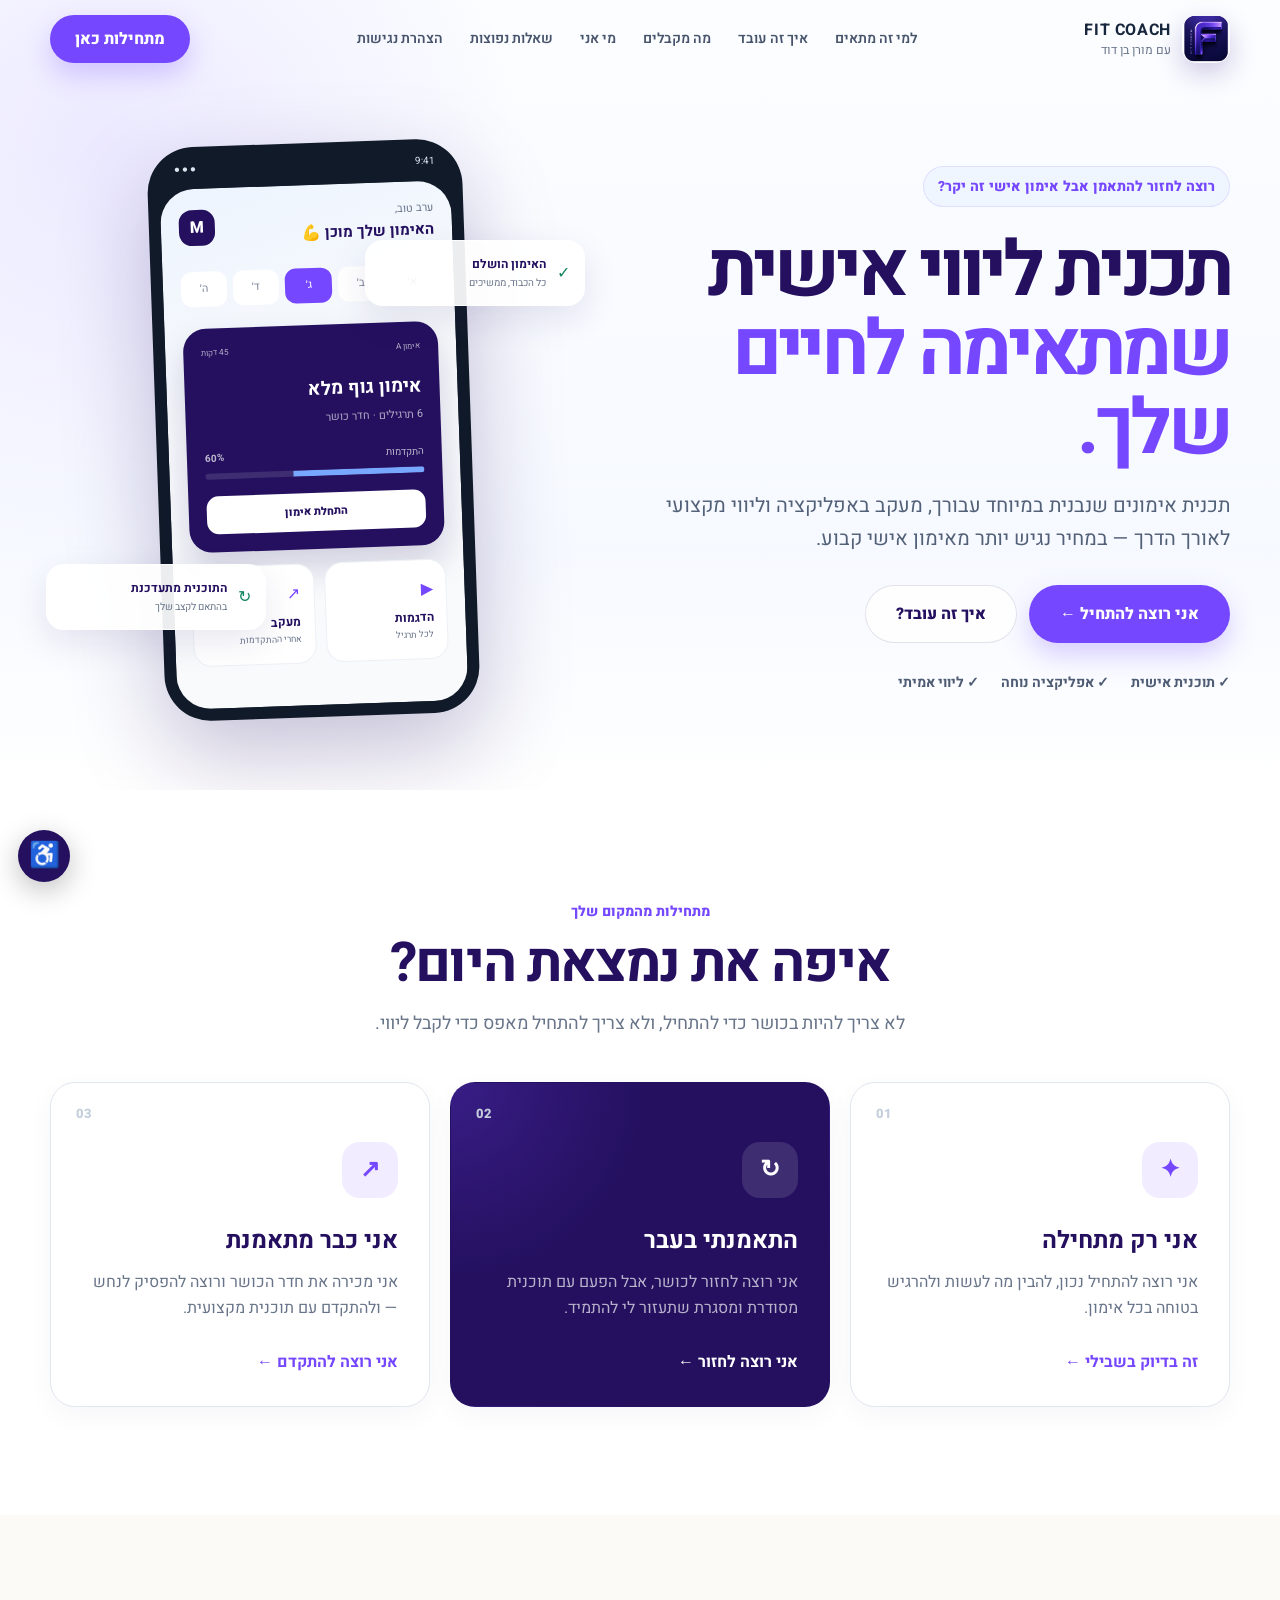
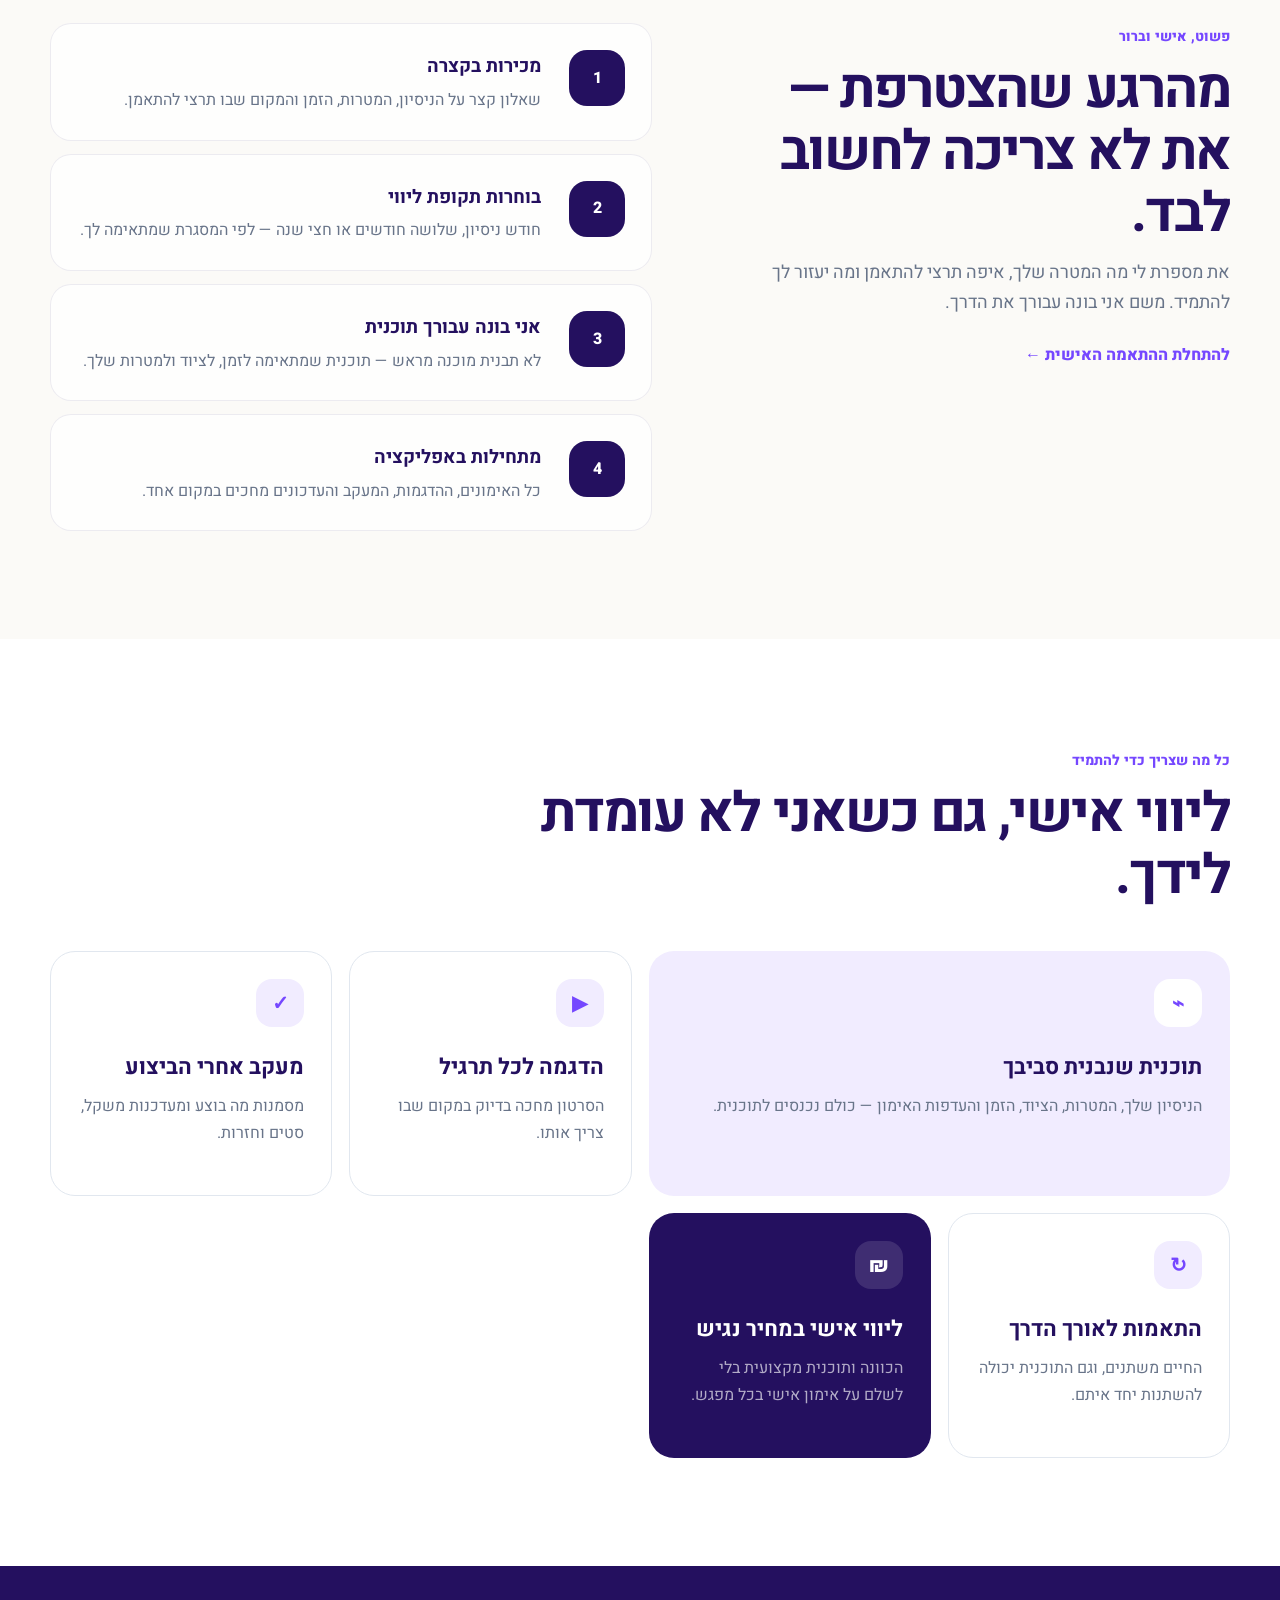
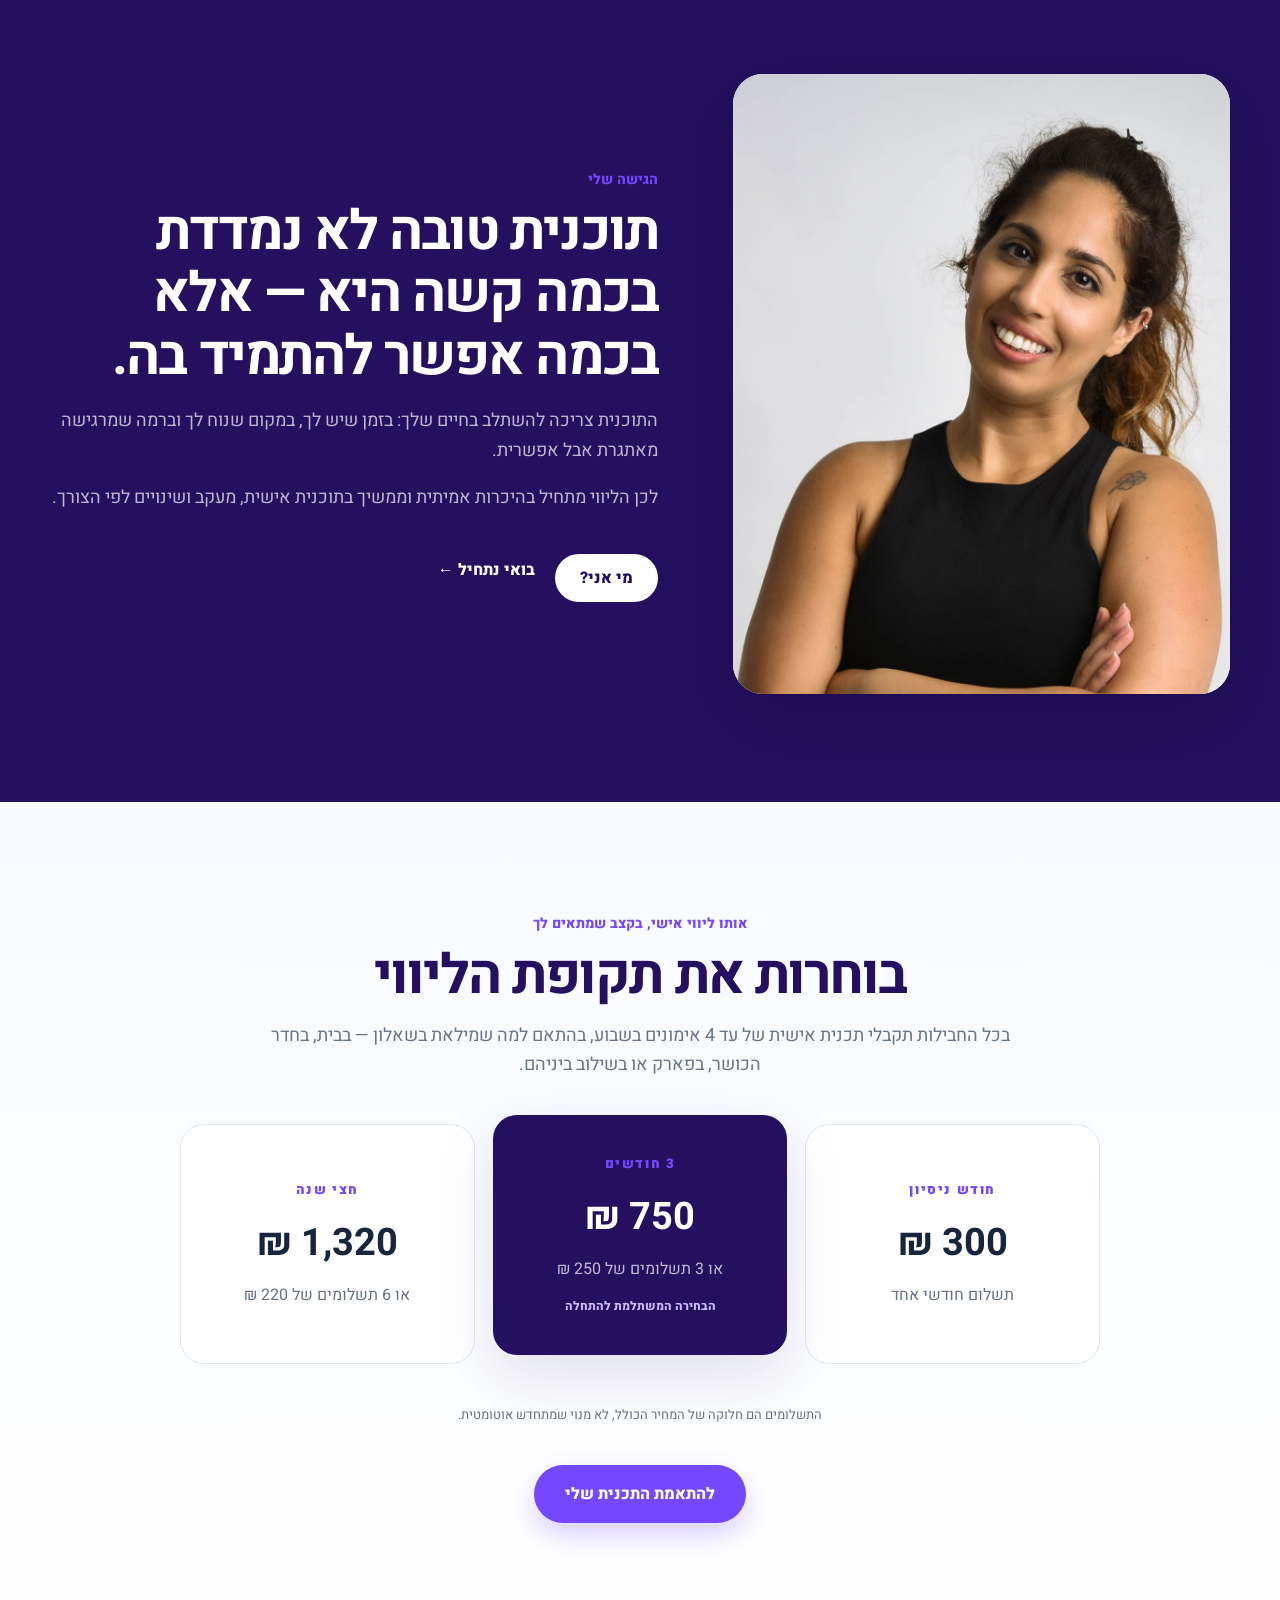
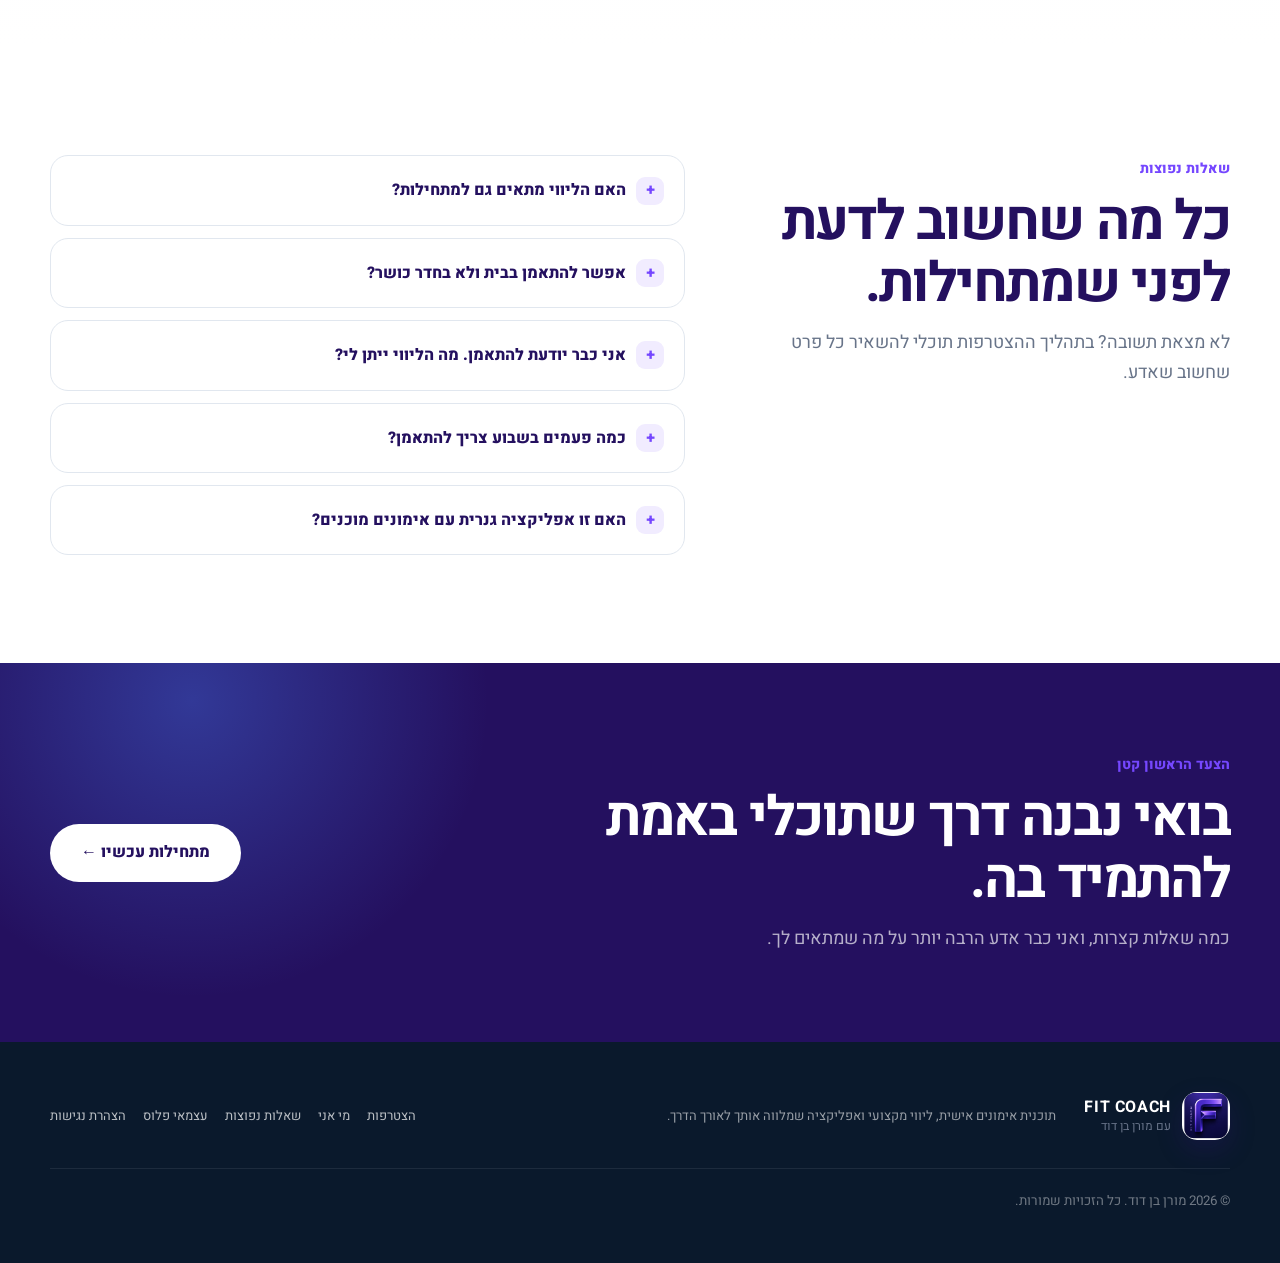
==== commit d3d2940f: "Add files via upload" ====
--- a/fit-coach/index.html
+++ b/fit-coach/index.html
@@ -14,17 +14,18 @@
   <script src="/fit-coach/script.js" defer></script>
 </head>
 <body>
+<a class="skip-link" href="#main-content">דילוג לתוכן הראשי</a>
 <header class="site-header" data-header>
   <div class="container nav-wrap">
     <a class="brand" href="/fit-coach/"><img class="brand-logo" src="/fit-coach/assets/fit-coach-logo.png" alt=""><span><b>FIT COACH</b><small>עם מורן בן דוד</small></span></a>
-    <nav class="desktop-nav"><a href="#who">למי זה מתאים</a><a href="#how">איך זה עובד</a><a href="#benefits">מה מקבלים</a><a href="/fit-coach/about/">מי אני</a><a href="#faq">שאלות נפוצות</a></nav>
+    <nav class="desktop-nav" aria-label="ניווט ראשי"><a href="#who">למי זה מתאים</a><a href="#how">איך זה עובד</a><a href="#benefits">מה מקבלים</a><a href="/fit-coach/about/">מי אני</a><a href="#faq">שאלות נפוצות</a><a href="/fit-coach/accessibility/">הצהרת נגישות</a></nav>
     <a class="btn btn-primary nav-cta" href="/fit-coach/join/">מתחילות כאן</a>
-    <button class="menu-btn" data-menu-button aria-label="פתיחת תפריט" aria-expanded="false"><i></i><i></i><i></i></button>
+    <button class="menu-btn" data-menu-button aria-label="פתיחת תפריט" aria-expanded="false" aria-controls="mobile-navigation"><i></i><i></i><i></i></button>
   </div>
-  <nav class="mobile-nav" data-mobile-nav><a href="#who">למי זה מתאים</a><a href="#how">איך זה עובד</a><a href="#benefits">מה מקבלים</a><a href="/fit-coach/about/">מי אני</a><a href="#faq">שאלות נפוצות</a><a class="btn btn-primary" href="/fit-coach/join/">מתחילות כאן</a></nav>
+  <nav class="mobile-nav" data-mobile-nav id="mobile-navigation" aria-label="ניווט בנייד"><a href="#who">למי זה מתאים</a><a href="#how">איך זה עובד</a><a href="#benefits">מה מקבלים</a><a href="/fit-coach/about/">מי אני</a><a href="#faq">שאלות נפוצות</a><a class="btn btn-primary" href="/fit-coach/join/">מתחילות כאן</a></nav>
 </header>
 
-<main>
+<main id="main-content" tabindex="-1">
   <section class="hero">
     <div class="container hero-grid">
       <div class="hero-copy reveal">
@@ -34,7 +35,7 @@
         <div class="hero-actions"><a class="btn btn-primary btn-large" href="/fit-coach/join/">אני רוצה להתחיל ←</a><a class="btn btn-light btn-large" href="#how">איך זה עובד?</a></div>
         <div class="ticks"><span>✓ תוכנית אישית</span><span>✓ אפליקציה נוחה</span><span>✓ ליווי אמיתי</span></div>
       </div>
-      <div class="hero-phone reveal delay">
+      <div class="hero-phone reveal delay" aria-hidden="true">
         <div class="phone">
           <div class="phone-top">9:41 <span>● ● ●</span></div>
           <div class="screen">
@@ -122,6 +123,16 @@
   <section class="final-cta"><div class="container"><div><span>הצעד הראשון קטן</span><h2>בואי נבנה דרך שתוכלי באמת להתמיד בה.</h2><p>כמה שאלות קצרות, ואני כבר אדע הרבה יותר על מה שמתאים לך.</p></div><a class="btn btn-white btn-large" href="/fit-coach/join/">מתחילות עכשיו ←</a></div></section>
 </main>
 
-<footer><div class="container footer-grid"><a class="brand" href="/fit-coach/"><img class="brand-logo" src="/fit-coach/assets/fit-coach-logo.png" alt=""><span><b>FIT COACH</b><small>עם מורן בן דוד</small></span></a><p>תוכנית אימונים אישית, ליווי מקצועי ואפליקציה שמלווה אותך לאורך הדרך.</p><nav><a href="/fit-coach/join/">הצטרפות</a><a href="/fit-coach/about/">מי אני</a><a href="#faq">שאלות נפוצות</a><a href="/">עצמאי פלוס</a></nav><small>© <span data-year></span> מורן בן דוד. כל הזכויות שמורות.</small></div></footer>
+<footer><div class="container footer-grid"><a class="brand" href="/fit-coach/"><img class="brand-logo" src="/fit-coach/assets/fit-coach-logo.png" alt=""><span><b>FIT COACH</b><small>עם מורן בן דוד</small></span></a><p>תוכנית אימונים אישית, ליווי מקצועי ואפליקציה שמלווה אותך לאורך הדרך.</p><nav><a href="/fit-coach/join/">הצטרפות</a><a href="/fit-coach/about/">מי אני</a><a href="#faq">שאלות נפוצות</a><a href="/">עצמאי פלוס</a><a href="/fit-coach/accessibility/">הצהרת נגישות</a></nav><small>© <span data-year></span> מורן בן דוד. כל הזכויות שמורות.</small></div></footer>
+
+<button class="a11y-toggle" type="button" data-a11y-toggle aria-expanded="false" aria-controls="a11y-panel" aria-label="פתיחת תפריט נגישות">♿</button>
+<div class="a11y-panel" id="a11y-panel" data-a11y-panel hidden role="region" aria-label="אפשרויות נגישות">
+  <strong>אפשרויות נגישות</strong>
+  <button type="button" data-a11y="text">הגדלת טקסט</button>
+  <button type="button" data-a11y="contrast">ניגודיות גבוהה</button>
+  <button type="button" data-a11y="links">הדגשת קישורים</button>
+  <button type="button" data-a11y="reset">איפוס התאמות</button>
+  <a href="/fit-coach/accessibility/">הצהרת נגישות</a>
+</div>
 </body>
 </html>
--- a/fit-coach/styles.css
+++ b/fit-coach/styles.css
@@ -7,3 +7,14 @@
 .about-photo{overflow:hidden;border-radius:30px;box-shadow:0 24px 70px rgba(10,5,35,.28);background:#fff}.about-photo img{display:block;width:100%;height:100%;max-height:620px;object-fit:cover;object-position:center top}.about-actions{display:flex;align-items:center;gap:20px;margin-top:25px}.about-link{color:#fff;font-weight:800}.package-grid.priced>div{min-height:240px;display:flex;flex-direction:column;justify-content:center}.package-grid.priced b{font-size:38px}.package-grid.priced p{margin:8px 0 0;color:#687087}.package-grid.priced .active p{color:rgba(255,255,255,.72)}.package-grid.priced i{margin-top:14px;color:#cbbcff;font-style:normal;font-size:12px;font-weight:800}.package-note{text-align:center;color:#687087;font-size:13px;margin:24px 0 0}.duration-packages b{font-size:30px!important}.duration-packages em{line-height:1.5}.about-page{padding-top:78px}.about-hero{padding:80px 0 100px;background:radial-gradient(circle at 10% 15%,rgba(117,71,255,.12),transparent 30%),linear-gradient(180deg,#fbfaff,#fff)}.about-page-grid{display:grid;grid-template-columns:.8fr 1.2fr;align-items:center;gap:80px}.about-page-photo{overflow:hidden;border-radius:34px;box-shadow:0 30px 85px rgba(36,16,95,.18)}.about-page-photo img{display:block;width:100%;max-height:720px;object-fit:cover;object-position:center top}.about-page-copy h1{margin:22px 0;color:var(--navy);font-size:clamp(40px,5vw,67px);line-height:1.08;letter-spacing:-.045em}.about-page-copy p{color:#606b80;font-size:18px}.about-signature{display:grid;margin-top:28px;color:var(--primary)}.about-signature b{font-size:27px}.about-signature span{font-size:11px;font-weight:900;letter-spacing:.18em}.about-values{background:#fff}.value-grid{display:grid;grid-template-columns:repeat(3,1fr);gap:18px}.value-grid article{min-height:260px;padding:30px;border:1px solid var(--line);border-radius:25px;background:#fff;box-shadow:0 10px 30px rgba(36,16,95,.04)}.value-grid i{color:var(--primary);font-style:normal;font-size:13px;font-weight:900}.value-grid h3{margin:38px 0 10px;color:var(--navy);font-size:23px}.value-grid p{margin:0;color:#687087}.about-story{padding:0 0 110px;background:#fff}.story-card{display:grid;grid-template-columns:1fr 1fr;gap:65px;padding:55px;border-radius:32px;background:var(--navy);color:#fff}.story-card span{color:#c7b8ff;font-weight:800}.story-card h2{margin:10px 0 0;font-size:38px;line-height:1.15}.story-card p{margin:0 0 16px;color:rgba(255,255,255,.7);font-size:17px}
 @media(max-width:900px){.about-page-grid,.story-card{grid-template-columns:1fr}.about-page-grid{gap:40px}.about-page-photo{max-width:540px}.value-grid{grid-template-columns:1fr}.about-actions{flex-wrap:wrap}}
 @media(max-width:700px){.brand-logo{width:41px;height:41px;border-radius:13px}.about-hero{padding:50px 0 70px}.about-page-copy h1{font-size:40px}.story-card{padding:30px}.story-card h2{font-size:30px}.package-grid.priced b{font-size:32px}}
+
+/* Accessibility enhancements */
+.skip-link{position:fixed;top:8px;right:8px;z-index:99999;padding:10px 16px;border-radius:10px;background:#fff;color:#24105f;font-weight:800;transform:translateY(-160%);box-shadow:0 4px 18px rgba(0,0,0,.2)}
+.skip-link:focus{transform:none}
+a:focus-visible,button:focus-visible,input:focus-visible,select:focus-visible,textarea:focus-visible,summary:focus-visible,[tabindex]:focus-visible{outline:3px solid #ffb000!important;outline-offset:3px!important}
+.a11y-toggle{position:fixed;left:18px;bottom:18px;z-index:9998;width:52px;height:52px;border:0;border-radius:50%;background:#24105f;color:#fff;font-size:25px;cursor:pointer;box-shadow:0 8px 28px rgba(0,0,0,.25)}
+.a11y-panel{position:fixed;left:18px;bottom:80px;z-index:9999;width:min(270px,calc(100vw - 36px));padding:16px;border:1px solid #ddd;border-radius:18px;background:#fff;color:#161229;box-shadow:0 16px 45px rgba(0,0,0,.22)}
+.a11y-panel[hidden]{display:none}.a11y-panel strong{display:block;margin-bottom:10px}.a11y-panel button,.a11y-panel a{display:block;width:100%;margin:7px 0;padding:10px 12px;border:1px solid #d9d5e8;border-radius:10px;background:#fff;color:#24105f;text-align:right;font:inherit;font-weight:700;cursor:pointer}.a11y-panel a{text-decoration:none}
+html.a11y-text{font-size:118%}html.a11y-links a{text-decoration:underline!important;text-decoration-thickness:2px!important;text-underline-offset:3px!important}html.a11y-contrast{filter:contrast(1.25)}html.a11y-contrast body{background:#fff;color:#000}
+.accessibility-page{padding:120px 0 80px;background:#fbfaff;min-height:100vh}.accessibility-card{max-width:850px}.accessibility-card h1{font-size:clamp(38px,5vw,62px);color:#24105f}.accessibility-card h2{margin-top:34px;color:#24105f}.accessibility-card p{font-size:18px;line-height:1.8;color:#4e5668}
+@media(prefers-reduced-motion:reduce){*,*::before,*::after{scroll-behavior:auto!important;animation-duration:.01ms!important;animation-iteration-count:1!important;transition-duration:.01ms!important}.reveal{opacity:1!important;transform:none!important}}
